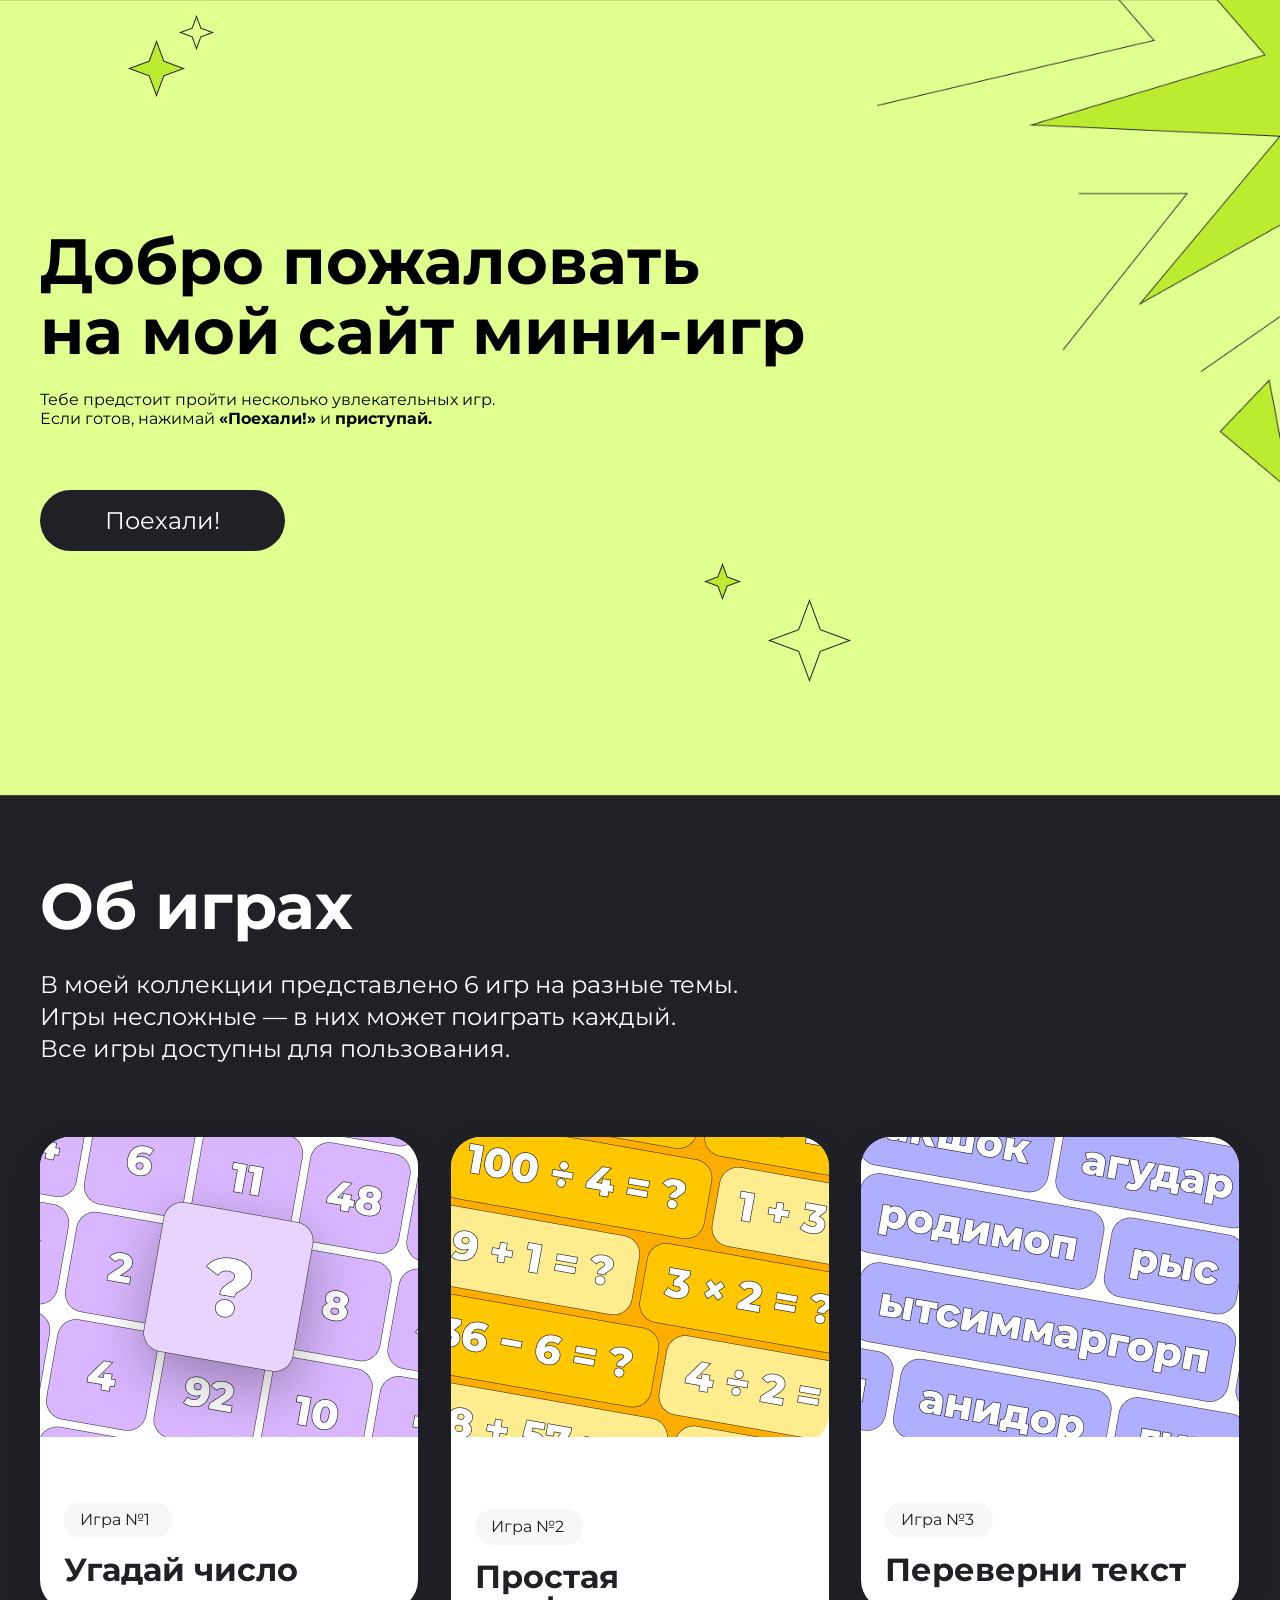
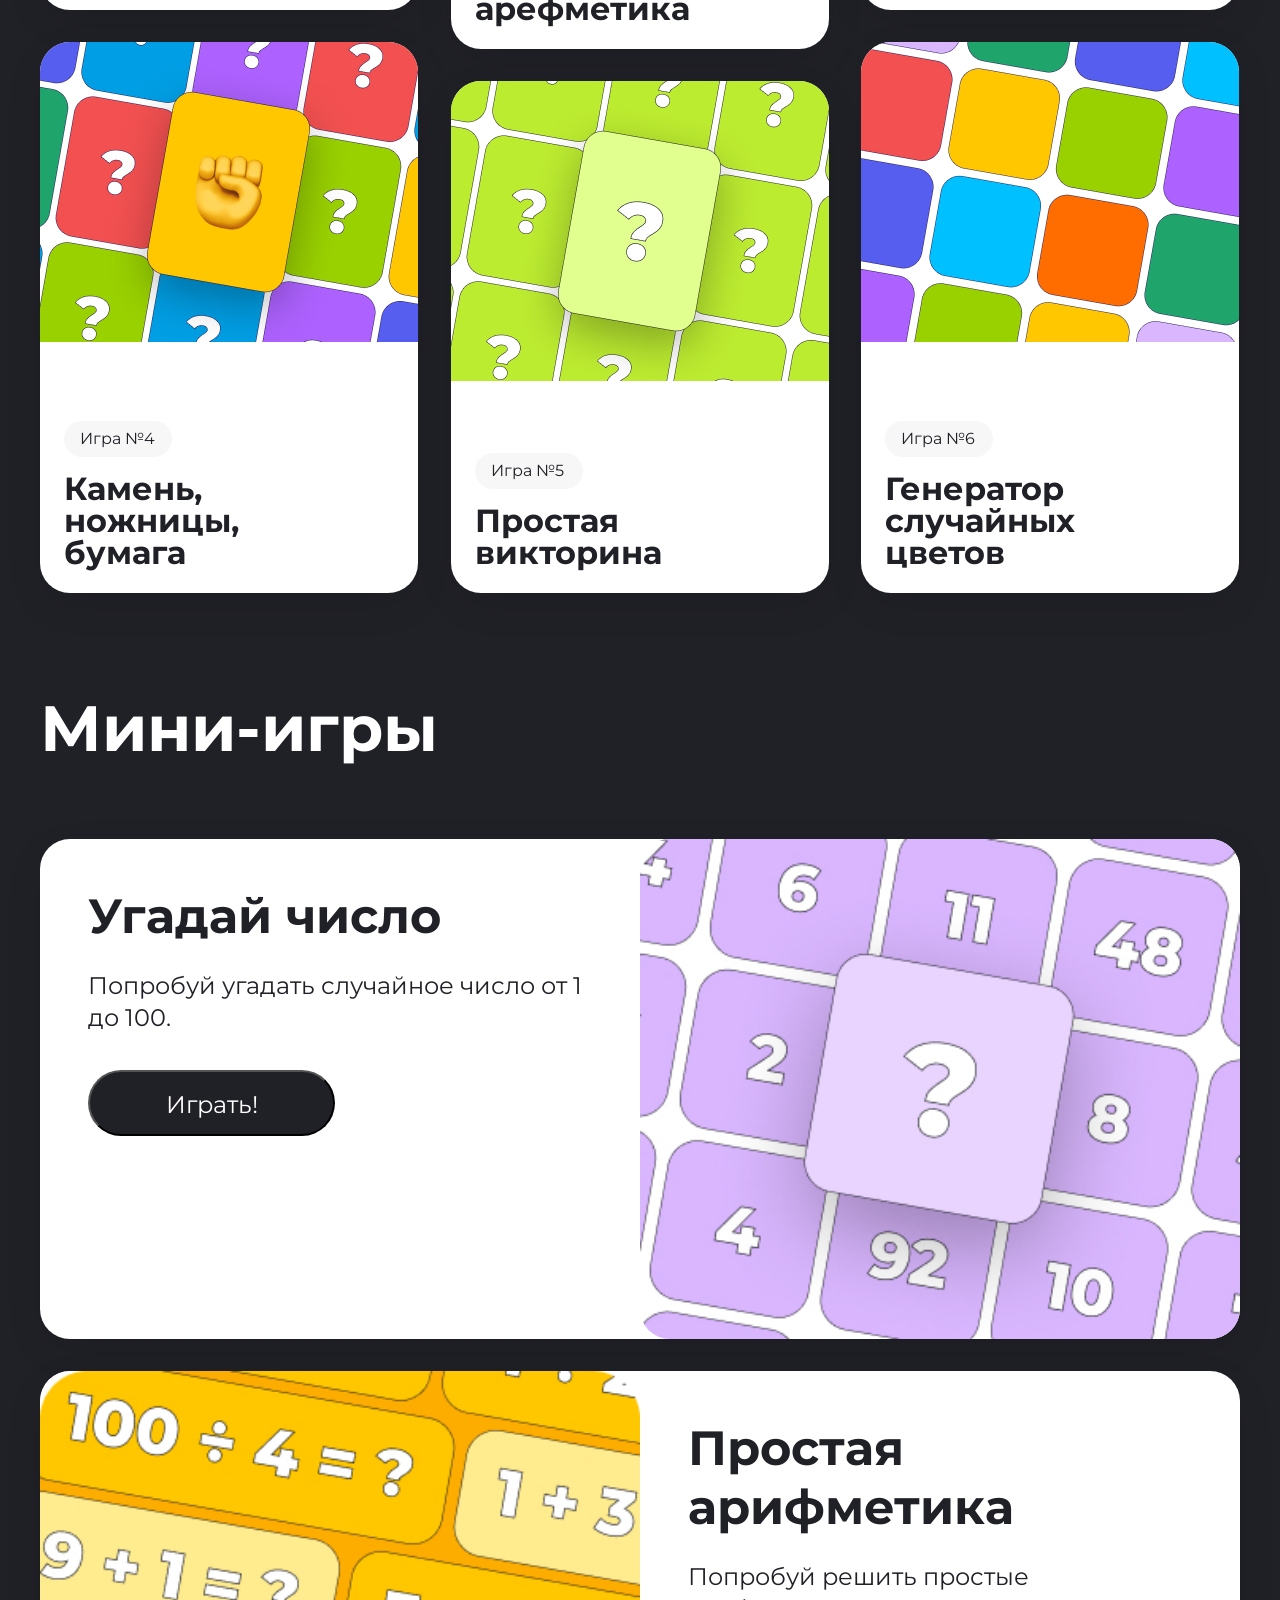
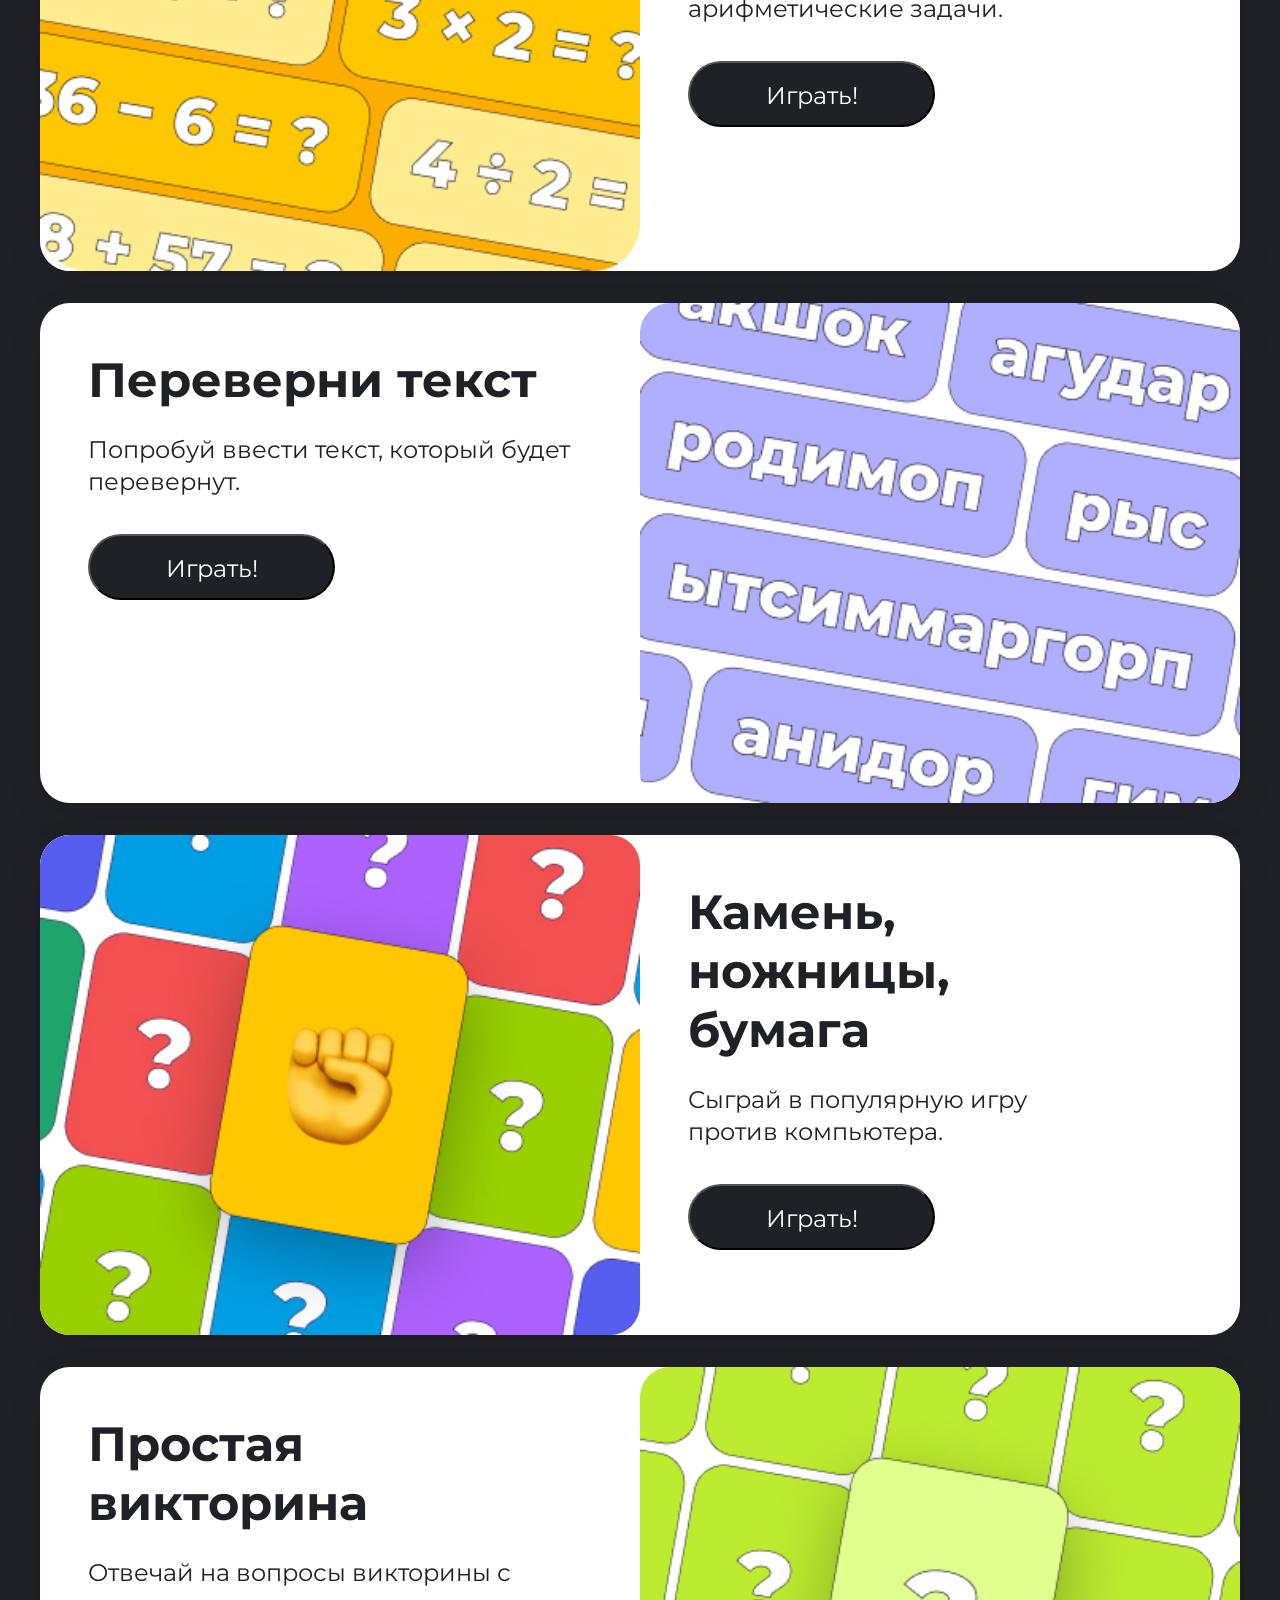
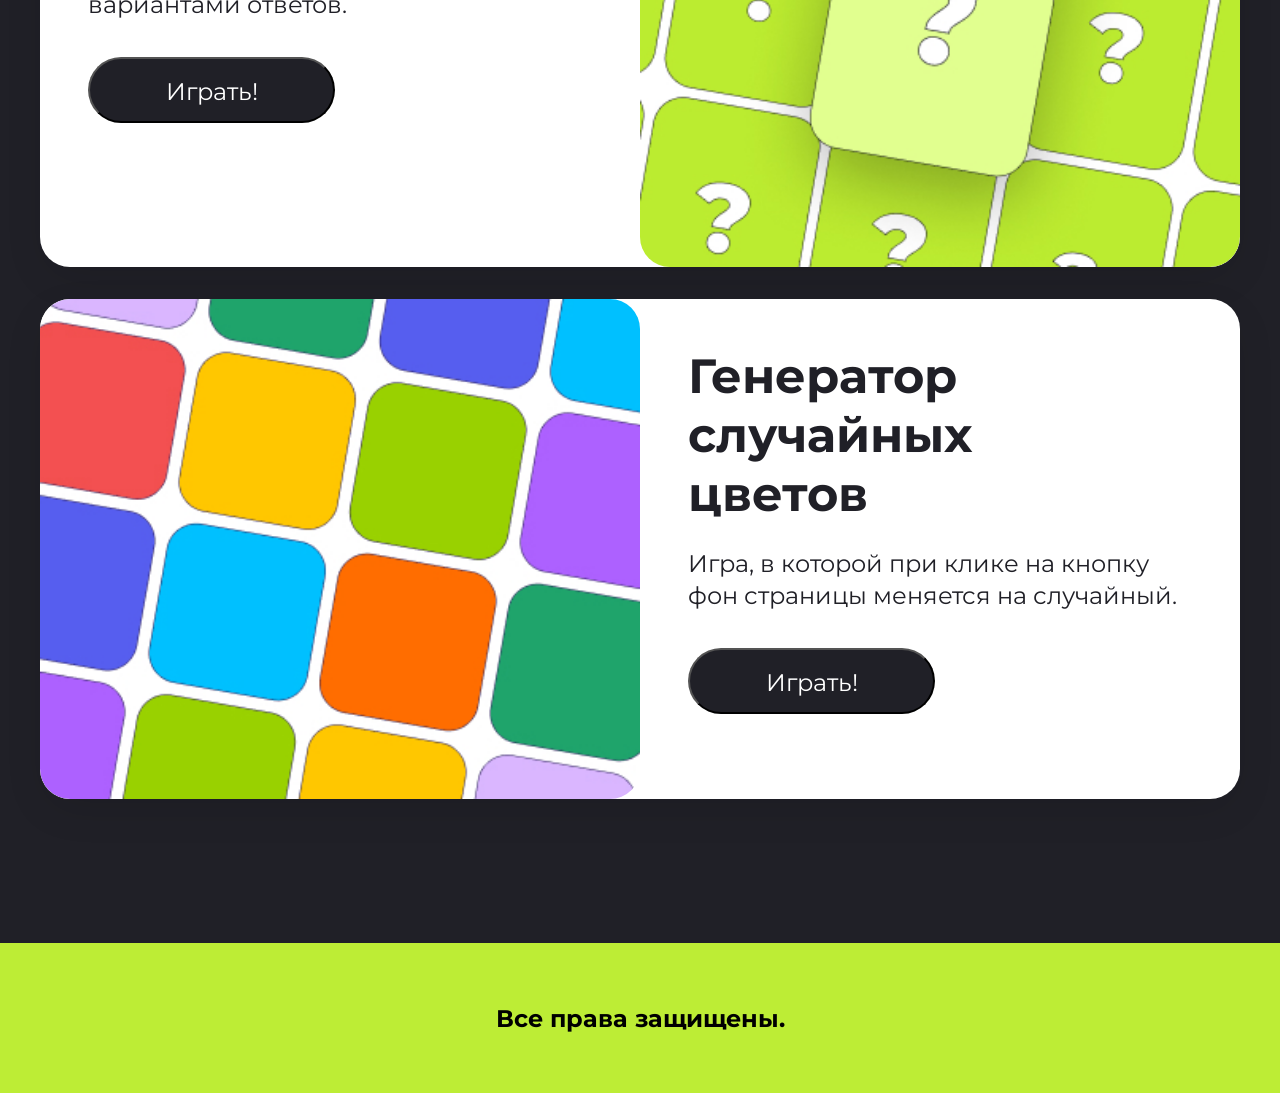
==== index.html @ e56e82d4 "Задание 8" ====
<!DOCTYPE html>
<html lang="en">
    <head>
        <meta charset="UTF-8">
        <meta name="viewport" content="width=device-width, initial-scale=1.0">
        <link rel="preconnect" href="https://fonts.googleapis.com">
        <link href="https://fonts.googleapis.com/css2?family=Montserrat:ital,wght@0,100..900;1,100..900&display=swap" rel="stylesheet">
        <link rel="preconnect" href="https://fonts.gstatic.com" crossorigin>
        <title>homework1</title>
        <link rel="stylesheet" href="index.css">
    </head>

    <body class="body">
        <script src="scripts.js"></script>
        <section class="hero-page centr">
            <div class="hero-page__img">
                <img class="hero-page__img_zvezda-1" src="img/Star 1.png" alt="Малая звезда-1">
                <img class="hero-page__img_zvezda-2" src="img/Star 2.png" alt="Малая звезда-2">
                <img class="hero-page__img_zvezda-3" src="img/starbig.png" alt="Большая звезда">
                <img class="hero-page__img_zvezda-mobil" src="img/mobilstar.png" alt="Большая звезда">
                <img class="hero-page__img_zvezda-4" src="img/Star 3.png" alt="Малая звезда-3">
                <img class="hero-page__img_zvezda-5" src="img/Star 4.png" alt="Малая звезда-4">
            </div>
            <div class="hero-page__content">
                <div class="hero-page-container">
                    <h1 class="hero-page-title">Добро пожаловать<br>на мой сайт мини-игр</h1>
                    <p class="hero-page-paragraf">Тебе предстоит пройти несколько увлекательных игр. Если готов, нажимай <strong>«Поехали!»</strong> и <strong>приступай.</strong></p>
                    <a href="#games-section" class="hero-page-buton">Поехали!</a>
                </div>
            </div>
        </section>

        <section id="games-section" class="game-block centr">
            <div class="game-block-container">
                <h2 class="game-block-title">Об играх</h2>
                <p class="game-block-paragraf">В моей коллекции представлено 6 игр на разные темы.<br>Игры несложные — в них может поиграть каждый.<br>Все игры доступны для пользования.</p>
            </div>
            <div class="for">
                <a onclick="gameGGN()" href="#" class="for__item">
                    <img class="for__item-img" src="img/Obloshka-kart__ug-chislo.jpg" alt="Угадай число" class="for__item-img">
                    <div class="for__item-content">
                        <p class="for__item-paragraf">Игра №1</p>
                        <h3 class="for__item-title-cart">Угадай число</h3>
                    </div>
                </a>
                <a onclick="gameGSA()" href="#" class="for__item">
                    <img class="for__item-img" src="img/Obloshka-kart__arifmet.jpg" alt="Простая арефметика" class="for__item-img">
                    <div class="for__item-content">
                        <p class="for__item-paragraf">Игра №2</p>
                        <h3 class="for__item-title-cart">Простая<br>арефметика</h3>
                    </div>
                </a>
                <a onclick="gameGRТ()" href="#" class="for__item">
                    <img class="for__item-img" src="img/Obloshka-kart__text.jpg" alt="Переверни текс" class="for__item-img">
                    <div class="for__item-content">
                        <p class="for__item-paragraf">Игра №3</p>
                        <h3 class="for__item-title-cart">Переверни текст</h3>
                    </div>
                </a>
                <a onclick="gameKNB()" href="#" class="for__item">
                    <img class="for__item-img" src="img/Obloshka-kart__K.N.B.jpg" alt="Камень, ножницы, бумага" class="for__item-img">
                    <div class="for__item-content">
                        <p class="for__item-paragraf">Игра №4</p>
                        <h3 class="for__item-title-cart">Камень,<br>ножницы,<br>бумага</h3>
                    </div>
                </a>
                <a onclick="gameGTN()" href="#" class="for__item">
                    <img class="for__item-img" src="img/Obloshka-kart__viktorina.jpg" alt="Простая викторина" class="for__item-img">
                    <div class="for__item-content">
                        <p class="for__item-paragraf">Игра №5</p>
                        <h3 class="for__item-title-cart">Простая<br>викторина</h3>
                    </div>
                </a>
                <a href="#" class="for__item">
                    <img class="for__item-img" src="img/Obloshka-kart__colors.jpg" alt="Генератор случайных цветов" class="for__item-img">
                    <div class="for__item-content">
                        <p class="for__item-paragraf">Игра №6</p>
                        <h3 class="for__item-title-cart">Генератор<br>случайных<br>цветов</h3>
                    </div>
                </a>
            </div>
        </section>

         <section class="mini-game-block centr">
            <div class="mini-game-block-container">
                <h2 class="mini-game-block-title">Мини-игры</h2>
            </div>
            <div class="for-mini">
                <div class="for-mini-game">
                    <a href="#" class="for-mini-game__item">
                        <div class="for-mini-game__item-content">
                            <h3 class="for-mini-game__item-title-cart">Угадай число</h3>
                            <p class="for-mini-game__item-paragraf">Попробуй угадать случайное число от 1 до 100.</p>
                            <button onclick="gameGGN()" class="for-mini-game__item-button">Играть!</button>
                        </div>
                        <img class="for-mini-game__item-img" src="img/Obloshka-kart__ug-chislo.jpg" alt="Угадай число" class="for__item-img">
                    </a>
                </div>
                <div class="for-mini-game">
                    <a href="#" class="for-mini-game__item for-mini-game__item_recers">
                        <div class="for-mini-game__item-content">
                            <h3 class="for-mini-game__item-title-cart">Простая<br>арифметика</h3>
                            <p class="for-mini-game__item-paragraf">Попробуй решить простые арифметические задачи.</p>
                            <button onclick="gameGSA()" class="for-mini-game__item-button">Играть!</button>
                        </div>
                        <img class="for-mini-game__item-img" src="img/Obloshka-kart__arifmet.jpg" alt="Простая арифметика" class="for__item-img">
                    </a>
                </div>
                <div class="for-mini-game">
                    <a href="#" class="for-mini-game__item">
                        <div class="for-mini-game__item-content">
                            <h3 class="for-mini-game__item-title-cart">Переверни текст</h3>
                            <p class="for-mini-game__item-paragraf">Попробуй ввести текст, который будет<br>перевернут.</p>
                            <button onclick="event.preventDefault(); gameGRТ()" class="for-mini-game__item-button">Играть!</button>
                        </div>
                        <img class="for-mini-game__item-img" src="img/Obloshka-kart__text.jpg" alt="Переверни текст" class="for__item-img">
                    </a>
                </div>
                <div class="for-mini-game">
                    <a href="#" class="for-mini-game__item for-mini-game__item_recers">
                        <div class="for-mini-game__item-content">
                            <h3 class="for-mini-game__item-title-cart">Камень,<br>ножницы,<br>бумага</h3>
                            <p class="for-mini-game__item-paragraf">Сыграй в популярную игру<br>против компьютера.</p>
                            <button onclick="gameKNB()" class="for-mini-game__item-button">Играть!</button>
                        </div>
                        <img class="for-mini-game__item-img" src="img/Obloshka-kart__K.N.B.jpg" alt="Камень, ножницы, бумага" class="for__item-img">
                    </a>
                </div>
                <div class="for-mini-game">
                    <a href="#" class="for-mini-game__item">
                        <div class="for-mini-game__item-content">
                            <h3 class="for-mini-game__item-title-cart">Простая<br>викторина</h3>
                            <p class="for-mini-game__item-paragraf">Отвечай на вопросы викторины с вариантами ответов.</p>
                            <button onclick="gameGTN()" class="for-mini-game__item-button">Играть!</button>
                        </div>
                        <img class="for-mini-game__item-img" src="img/Obloshka-kart__viktorina.jpg" alt="Простая викторина class="for__item-img">
                    </a>
                </div>
                <div class="for-mini-game">
                    <a href="#" class="for-mini-game__item for-mini-game__item_recers">
                        <div class="for-mini-game__item-content">
                            <h3 class="for-mini-game__item-title-cart">Генератор<br>случайных<br>цветов</h3>
                            <p class="for-mini-game__item-paragraf">Игра, в которой при клике на кнопку<br>фон страницы меняется на случайный.</p>
                            <button class="for-mini-game__item-button">Играть!</button>
                        </div>
                        <img class="for-mini-game__item-img" src="img/Obloshka-kart__colors.jpg" alt="Генератор случайных цветов" class="for__item-img">
                    </a>
                </div>
            </div>
        </section>
         <footer class="footer centr">
            <p class="footer-paragraf"><strong>Все права защищены.</strong></p>
         </footer>
    </body>
</html>
---- index.css ----
@charset "UTF-8";
/* Мобильная версия для экранов до 767px включительно */
@media (max-width: 767px) {
  .body {
    margin-left: 0;
    margin-right: 0;
    padding-left: 16px;
    padding-right: 16px;
    background: linear-gradient(#E1FF8F 15%, #202027 15%);
  }
  .centr {
    padding-left: 0;
    padding-right: 0;
  }
  .hero-page {
    display: flex;
    justify-content: center;
    align-items: center;
    height: 700px;
    overflow: none;
  }
  .hero-page__content {
    display: block;
    width: 100%;
    max-width: 343px;
    height: auto;
    margin: 0;
    margin-right: 0px;
    margin-left: 0px;
  }
  .hero-page-container {
    width: 100%;
    max-width: 343px;
    text-align: center;
  }
  .hero-page-title {
    font-size: 40px;
    line-height: 38px;
    width: 100%;
    height: auto;
  }
  .hero-page-paragraf {
    font-size: 16px;
    width: 339px;
    height: auto;
    margin-bottom: 40px;
    padding-bottom: unset;
  }
  .hero-page__img_zvezda-4 {
    top: 232px;
  }
  .hero-page__img_zvezda-5 {
    top: 276px;
  }
  .hero-page-buton {
    margin-bottom: 0;
    width: 285px;
    height: 55px;
    margin-top: 0px;
    font-size: 16px;
    padding-right: 103.5px;
    padding-left: 103.5px;
  }
  .hero-page__img {
    position: absolute;
  }
  .hero-page__img_zvezda-1 {
    top: -246px;
    left: -150px;
    width: 35px;
    height: 35px;
  }
  .hero-page__img_zvezda-2 {
    top: -283px;
    left: -98px;
    width: 21px;
    height: 21px;
  }
  .hero-page__img_zvezda-3 {
    display: none;
  }
  .hero-page__img_zvezda-mobil {
    display: block;
    position: absolute;
    width: 223.5223828788px;
    height: 238.5668770252px;
    top: -421.61px;
    right: -193.84px;
    z-index: -1;
  }
  .hero-page__img_zvezda-4 {
    top: 193px;
    left: 98px;
    width: 18px;
    height: 18px;
  }
  .hero-page__img_zvezda-5 {
    top: 214px;
    left: 115px;
    width: 39px;
    height: 41px;
  }
  .game-block {
    display: none;
  }
  .mini-game-block-container {
    width: 343px;
    height: 49px;
    gap: 24px;
    padding-bottom: 48px;
    margin-top: 48px;
  }
  .mini-game-block-title {
    width: 343px;
    font-weight: 700px;
    font-style: Bold;
    font-size: 40px;
    line-height: 100%;
    letter-spacing: 0px;
    vertical-align: middle;
  }
  .for-mini {
    display: grid;
    flex-grow: 1;
    padding: 24px;
    padding-top: 48px;
    align-items: center;
    justify-content: center;
    grid-template-columns: repeat(1, 1fr);
    gap: 24px;
  }
  .for-mini-game {
    width: 343px;
    height: 528px;
    border-radius: 30px;
    margin-bottom: 0px;
  }
  .for-mini-game:nth-child(2),
  .for-mini-game:nth-child(3),
  .for-mini-game:nth-child(5) {
    height: 567px;
  }
  .for-mini-game:nth-child(4) {
    height: 606px;
  }
  .for-mini-game:nth-child(6) {
    height: 626px;
  }
  .for-mini-game__item {
    width: 343px;
    height: auto;
    opacity: 1;
    border-radius: 30px;
    flex-direction: column-reverse;
  }
  .for-mini-game__item-content {
    width: 343px;
    height: auto;
    gap: 9.07px;
    border-radius: 27.22px;
    padding-top: 29.04px;
    padding-right: 29.04px;
    padding-bottom: 32.67px;
    padding-left: 29.04px;
  }
  .for-mini-game__item-img {
    width: 343px;
    height: 284.9259338379px;
    border-radius: 30px;
  }
  .for-mini-game__item-content {
    width: 343px;
    height: auto;
    gap: 9.07px;
    border-radius: 27.22px;
    padding-top: 29.04px;
    padding-right: 29.04px;
    padding-bottom: 32.67px;
    padding-left: 29.04px;
  }
  .for-mini-game__item-title-cart {
    font-weight: 700px;
    font-style: Bold;
    font-size: 32px;
    line-height: 100%;
    letter-spacing: 0px;
    vertical-align: middle;
    margin-bottom: 16px;
    width: auto;
  }
  .for-mini-game__item-paragraf {
    width: auto;
    font-weight: 400px;
    font-style: Regular;
    font-size: 16px;
    line-height: 100%;
    letter-spacing: 0px;
    vertical-align: middle;
    margin-bottom: 32px;
  }
  .for-mini-game__item-button {
    width: 285px;
    height: 55px;
    gap: 10px;
    border-radius: 60px;
    padding-top: 16px;
    padding-right: 28px;
    padding-bottom: 16px;
    padding-left: 28px;
    border-width: 1px;
    font-weight: 600px;
    font-size: 16px;
    line-height: 142%;
    letter-spacing: 0%;
    text-align: center;
  }
}
* {
  margin: 0;
  padding: 0;
  box-sizing: border-box;
}

html {
  scroll-behavior: smooth;
}

a {
  text-decoration: none;
}

a,
input,
button {
  font-family: "Montserrat", sans-serif;
}

.body {
  font-family: "Montserrat", sans-serif;
  font-size: 16px;
  background: linear-gradient(#E1FF8F 13.5%, #202027 13.5%);
}

.centr {
  padding-left: calc(50% - 600px);
  padding-right: calc(50% - 600px);
}

.hero-page {
  position: relative;
}

.hero-page__content {
  display: flex;
  flex-direction: row-reverse;
  justify-content: flex-end;
  align-items: center;
  top: 196px;
  left: 120px;
  gap: 48px;
  margin-top: 169px;
  width: 769px;
  height: 358px;
  margin-bottom: 340px;
}

.hero-page-container {
  width: 769px;
  height: 244px;
  gap: 24px;
}

.here-page-title {
  font-weight: 700px;
  font-size: 64px;
  line-height: 100%;
  width: 769px;
  height: 156px;
}

.here-page-paragraf {
  font-size: 24px;
  width: 720px;
  height: 64px;
}

.hero-page__img_zvezda-1 {
  position: absolute;
  width: 57px;
  height: 57px;
  top: -36%;
  left: 10%;
}

.hero-page__img_zvezda-2 {
  position: absolute;
  width: 35px;
  height: 35px;
  top: -43%;
  left: 14%;
}

.hero-page__img_zvezda-3 {
  position: absolute;
  width: 40vw;
  height: auto;
  top: -55%;
  right: -8.5%;
  z-index: -1;
}

.hero-page__img_zvezda-mobil {
  display: none;
}

.hero-page__img_zvezda-4 {
  position: absolute;
  width: 37px;
  height: 37px;
  top: 110%;
  left: 55%;
}

.hero-page__img_zvezda-5 {
  position: absolute;
  width: 83px;
  height: 83px;
  top: 568px;
  top: 120%;
  left: 60%;
}

.hero-page-container {
  max-width: 769px;
}

.hero-page-title {
  font-size: 64px;
  line-height: 70px;
  font-weight: 700;
  width: 769px;
  height: auto;
  padding-bottom: 24px;
}

.hero-page-paragraf {
  width: 465px;
  height: 64px;
  margin-bottom: 50px;
}

.hero-page-buton {
  font-weight: 600px;
  font-size: 24px;
  line-height: 142%;
  letter-spacing: 0%;
  text-align: center;
  margin-top: 48px;
  margin-bottom: 156px;
  width: 247px;
  height: 66px;
  gap: 10px;
  border-width: 1px;
  padding-top: 16px;
  padding-right: 65px;
  padding-bottom: 16px;
  padding-left: 65px;
  border-radius: 60px;
  background-color: #202027;
  color: #FFFFFF;
  transition: all 1s;
}

.hero-page-buton:hover {
  background: #FFFFFF;
  color: #202027;
}

.game-block {
  /* margin-top: 94px; */
  color: #FFFFFF;
  margin-bottom: 96px;
}

.game-block-container {
  width: 1201px;
  height: 198px;
  gap: 24px;
  margin-bottom: 72px;
}

.game-block-title {
  width: 314px;
  height: 78px;
  font-size: 64px;
  letter-spacing: 0px;
  vertical-align: middle;
  margin-bottom: 24px;
}

.game-block-paragraf {
  font-weight: 400px;
  font-size: 24px;
  line-height: 32px;
  vertical-align: middle;
}

.for {
  display: grid;
  gap: 32px;
  grid-template-columns: repeat(9, 1fr);
}

.for__item {
  width: 378px;
  height: 473px;
  border-radius: 30px;
  box-shadow: 0px 12.61px 42.25px -7.57px rgba(0, 0, 0, 0.1294117647);
  background: #FFFFFF;
  color: #202027;
  grid-column: span 3;
  overflow-wrap: break-word;
  display: flex;
  flex-direction: column;
  overflow: hidden;
  text-decoration: none;
  transition: all 1s;
}

.for__item:nth-child(1),
.for__item:nth-child(3) {
  height: 473px;
}

.for__item:nth-child(2),
.for__item:nth-child(5) {
  height: 512px;
}

.for__item:nth-child(4),
.for__item:nth-child(6) {
  height: 551px;
  margin-top: -39px;
}

.for__item:hover {
  transform: scale(1.1);
}

.for__item-img {
  width: 100%;
  height: 300px;
  -o-object-fit: cover;
     object-fit: cover;
  border-radius: 20px 20px 0 0;
}

.for__item-content {
  display: flex;
  flex-direction: column;
  justify-content: flex-end;
  flex-grow: 1;
  padding: 24px;
  transition: padding 0.3s ease-in-out;
}

.for__item:hover .for__item-content {
  padding: 28px;
}

.for__item-paragraf {
  width: 108px;
  height: 36px;
  border-radius: 52.58px;
  padding-top: 8px;
  padding-right: 16px;
  padding-bottom: 10px;
  padding-left: 16px;
  background-color: #F7F7F7;
  margin-bottom: 16px;
}

.for__item-title-cart {
  height: auto;
  width: 100%;
  font-size: 32px;
  line-height: 100%;
  letter-spacing: 0px;
  vertical-align: middle;
}

.mini-game-block {
  color: #FFFFFF;
  margin-bottom: 144px;
}

.mini-game-block-container {
  width: 1201px;
  gap: 24px;
  padding-bottom: 72px;
}

.mini-game-block-title {
  width: 1200px;
  height: 78px;
  font-size: 64px;
  letter-spacing: 0px;
  vertical-align: middle;
  padding-bottom: 24px;
}

.for-mini-game {
  width: 1200px;
  height: 500px;
  border-radius: 30px;
  margin-bottom: 32px;
}

.for-mini-game__item {
  width: 1200px;
  min-height: 500px;
  border-radius: 30px;
  box-shadow: 0px 12.61px 42.25px -7.57px rgba(0, 0, 0, 0.1294117647);
  background: #FFFFFF;
  color: #202027;
  grid-column: span 3;
  overflow-wrap: break-word;
  display: flex;
  flex-direction: row;
  overflow: hidden;
  text-decoration: none;
  transition: all 1s;
  justify-content: space-between;
}

.for-mini-game__item_recers {
  flex-direction: row-reverse;
}

.for-mini-game__item-content {
  width: 600px;
  height: 500px;
  gap: 10px;
  padding: 48px;
}

.for-mini-game__item-title-cart {
  line-height: 59px;
  width: 504px;
  font-size: 48px;
  letter-spacing: 0px;
  vertical-align: middle;
  margin-bottom: 24px;
}

.for-mini-game__item-paragraf {
  width: 505px;
  font-size: 24px;
  line-height: 32px;
  letter-spacing: 0px;
  vertical-align: middle;
  margin-bottom: 36px;
}

.for-mini-game__item-button {
  width: 247px;
  height: 66px;
  gap: 10px;
  border-radius: 60px;
  padding-top: 16px;
  padding-right: 28px;
  padding-bottom: 16px;
  padding-left: 28px;
  font-weight: 600px;
  font-size: 24px;
  line-height: 142%;
  letter-spacing: 0%;
  text-align: center;
  color: #FFFFFF;
  background-color: #202027;
  transition: all 1s;
}

.for-mini-game__item-button:hover {
  background: #FFFFFF;
  color: #202027;
}

.for-mini-game__item-img {
  width: 600px;
  height: 500px;
  border-radius: 30px;
}

.footer {
  width: 100%;
  height: 150px;
  top: 5770px;
  text-align: center;
  background: #BDED35;
  display: flex;
  align-items: center;
  justify-content: center;
}

.footer-paragraf {
  width: 300px;
  height: 29px;
  top: 583px;
  left: 578px;
  font-family: Montserrat;
  font-size: 24px;
}

/* Мобильная версия для экранов до 767px включительно */
@media (max-width: 767px) {
  .body {
    margin-left: 0;
    margin-right: 0;
    padding-left: 16px;
    padding-right: 16px;
    background: linear-gradient(#E1FF8F 15%, #202027 15%);
  }
  .centr {
    padding-left: 0;
    padding-right: 0;
  }
  .hero-page {
    display: flex;
    justify-content: center;
    align-items: center;
    height: 700px;
    overflow: none;
  }
  .hero-page__content {
    display: block;
    width: 100%;
    max-width: 343px;
    height: auto;
    margin: 0;
    margin-right: 0px;
    margin-left: 0px;
  }
  .hero-page-container {
    width: 100%;
    max-width: 343px;
    text-align: center;
  }
  .hero-page-title {
    font-size: 40px;
    line-height: 38px;
    width: 100%;
    height: auto;
  }
  .hero-page-paragraf {
    font-size: 16px;
    width: 339px;
    height: auto;
    margin-bottom: 40px;
    padding-bottom: unset;
  }
  .hero-page__img_zvezda-4 {
    top: 232px;
  }
  .hero-page__img_zvezda-5 {
    top: 276px;
  }
  .hero-page-buton {
    margin-bottom: 0;
    width: 285px;
    height: 55px;
    margin-top: 0px;
    font-size: 16px;
    padding-right: 103.5px;
    padding-left: 103.5px;
  }
  .hero-page__img {
    position: absolute;
  }
  .hero-page__img_zvezda-1 {
    top: -246px;
    left: -150px;
    width: 35px;
    height: 35px;
  }
  .hero-page__img_zvezda-2 {
    top: -283px;
    left: -98px;
    width: 21px;
    height: 21px;
  }
  .hero-page__img_zvezda-3 {
    display: none;
  }
  .hero-page__img_zvezda-mobil {
    display: block;
    position: absolute;
    width: 223.5223828788px;
    height: 238.5668770252px;
    top: -421.61px;
    right: -193.84px;
    z-index: -1;
  }
  .hero-page__img_zvezda-4 {
    top: 193px;
    left: 98px;
    width: 18px;
    height: 18px;
  }
  .hero-page__img_zvezda-5 {
    top: 214px;
    left: 115px;
    width: 39px;
    height: 41px;
  }
  .game-block {
    display: none;
  }
  .mini-game-block-container {
    width: 343px;
    height: 49px;
    gap: 24px;
    padding-bottom: 48px;
    margin-top: 48px;
  }
  .mini-game-block-title {
    width: 343px;
    font-weight: 700px;
    font-style: Bold;
    font-size: 40px;
    line-height: 100%;
    letter-spacing: 0px;
    vertical-align: middle;
  }
  .for-mini {
    display: grid;
    flex-grow: 1;
    padding: 24px;
    padding-top: 48px;
    align-items: center;
    justify-content: center;
    grid-template-columns: repeat(1, 1fr);
    gap: 24px;
  }
  .for-mini-game {
    width: 343px;
    height: 528px;
    border-radius: 30px;
    margin-bottom: 0px;
  }
  .for-mini-game:nth-child(2),
  .for-mini-game:nth-child(3),
  .for-mini-game:nth-child(5) {
    height: 567px;
  }
  .for-mini-game:nth-child(4) {
    height: 606px;
  }
  .for-mini-game:nth-child(6) {
    height: 626px;
  }
  .for-mini-game__item {
    width: 343px;
    height: auto;
    opacity: 1;
    border-radius: 30px;
    flex-direction: column-reverse;
  }
  .for-mini-game__item-content {
    width: 343px;
    height: auto;
    gap: 9.07px;
    border-radius: 27.22px;
    padding-top: 29.04px;
    padding-right: 29.04px;
    padding-bottom: 32.67px;
    padding-left: 29.04px;
  }
  .for-mini-game__item-img {
    width: 343px;
    height: 284.9259338379px;
    border-radius: 30px;
  }
  .for-mini-game__item-content {
    width: 343px;
    height: auto;
    gap: 9.07px;
    border-radius: 27.22px;
    padding-top: 29.04px;
    padding-right: 29.04px;
    padding-bottom: 32.67px;
    padding-left: 29.04px;
  }
  .for-mini-game__item-title-cart {
    font-weight: 700px;
    font-style: Bold;
    font-size: 32px;
    line-height: 100%;
    letter-spacing: 0px;
    vertical-align: middle;
    margin-bottom: 16px;
    width: auto;
  }
  .for-mini-game__item-paragraf {
    width: auto;
    font-weight: 400px;
    font-style: Regular;
    font-size: 16px;
    line-height: 100%;
    letter-spacing: 0px;
    vertical-align: middle;
    margin-bottom: 32px;
  }
  .for-mini-game__item-button {
    width: 285px;
    height: 55px;
    gap: 10px;
    border-radius: 60px;
    padding-top: 16px;
    padding-right: 28px;
    padding-bottom: 16px;
    padding-left: 28px;
    border-width: 1px;
    font-weight: 600px;
    font-size: 16px;
    line-height: 142%;
    letter-spacing: 0%;
    text-align: center;
  }
}/*# sourceMappingURL=index.css.map */
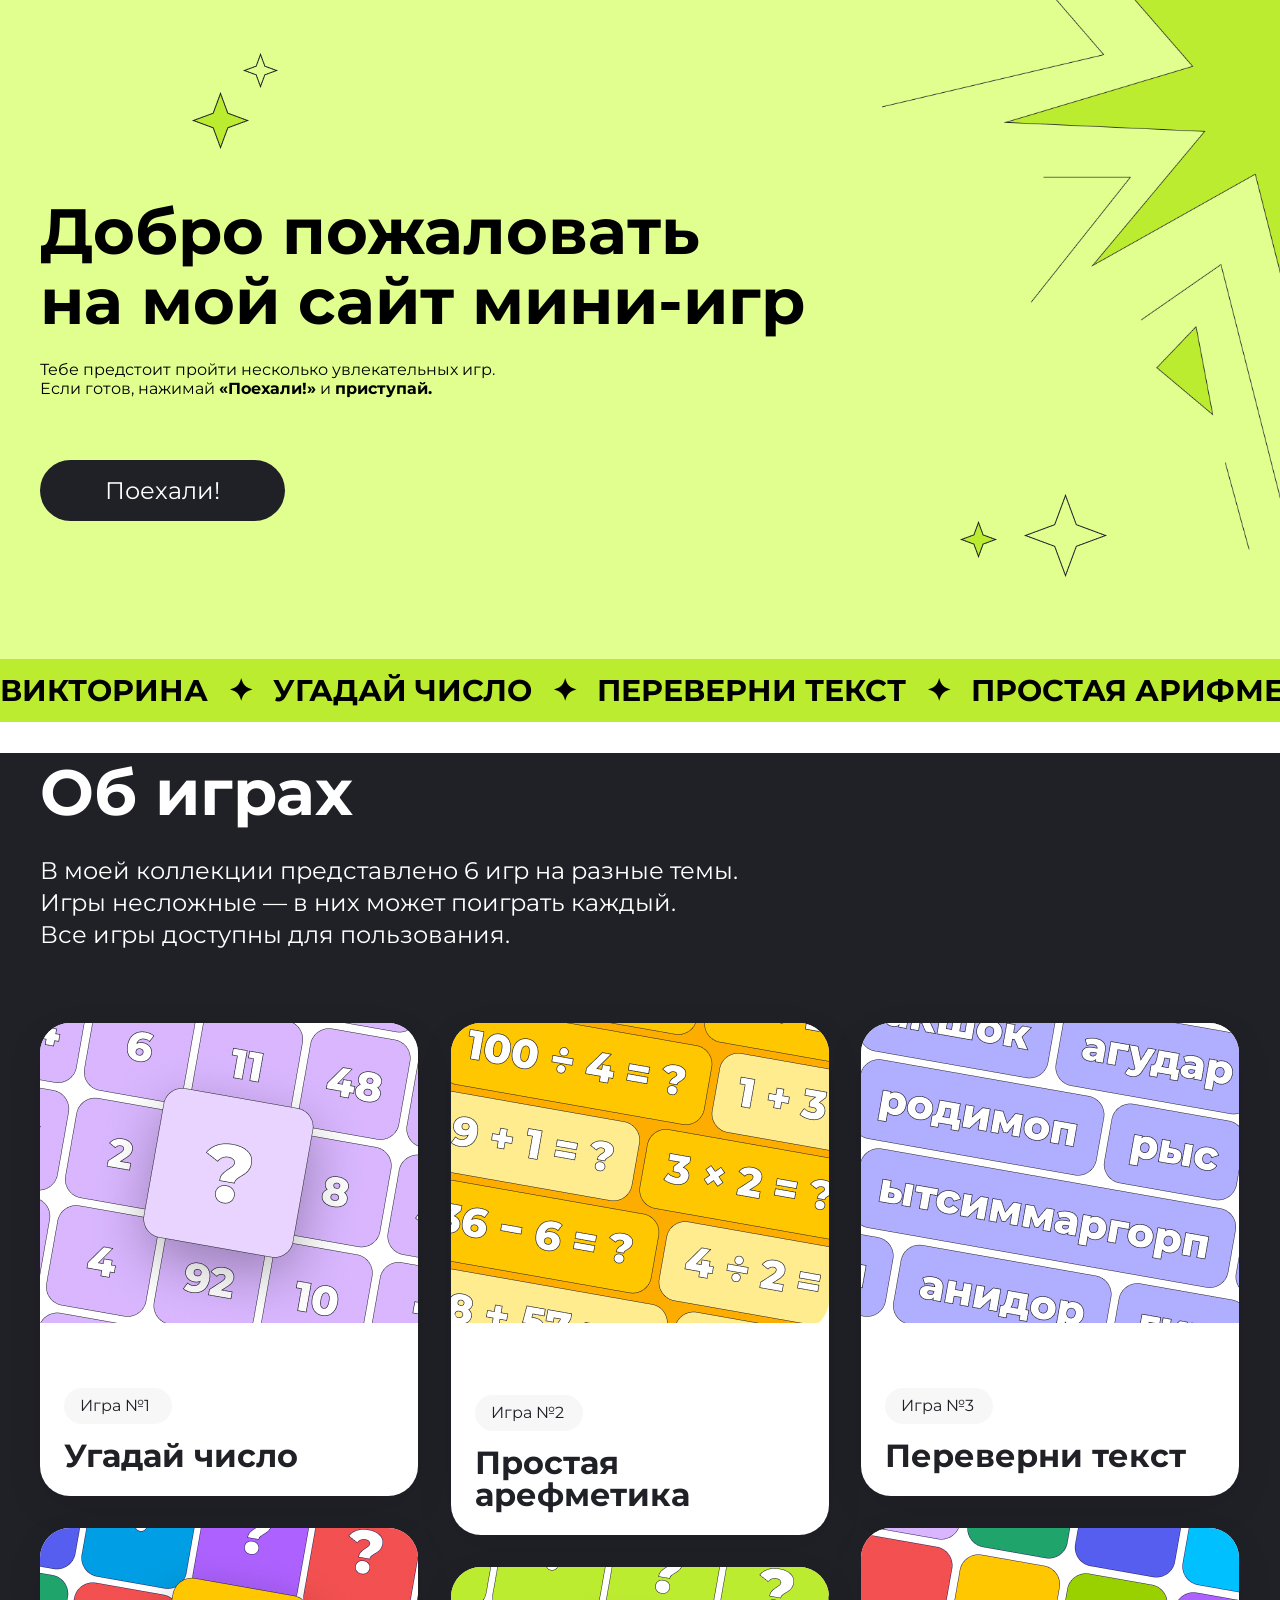
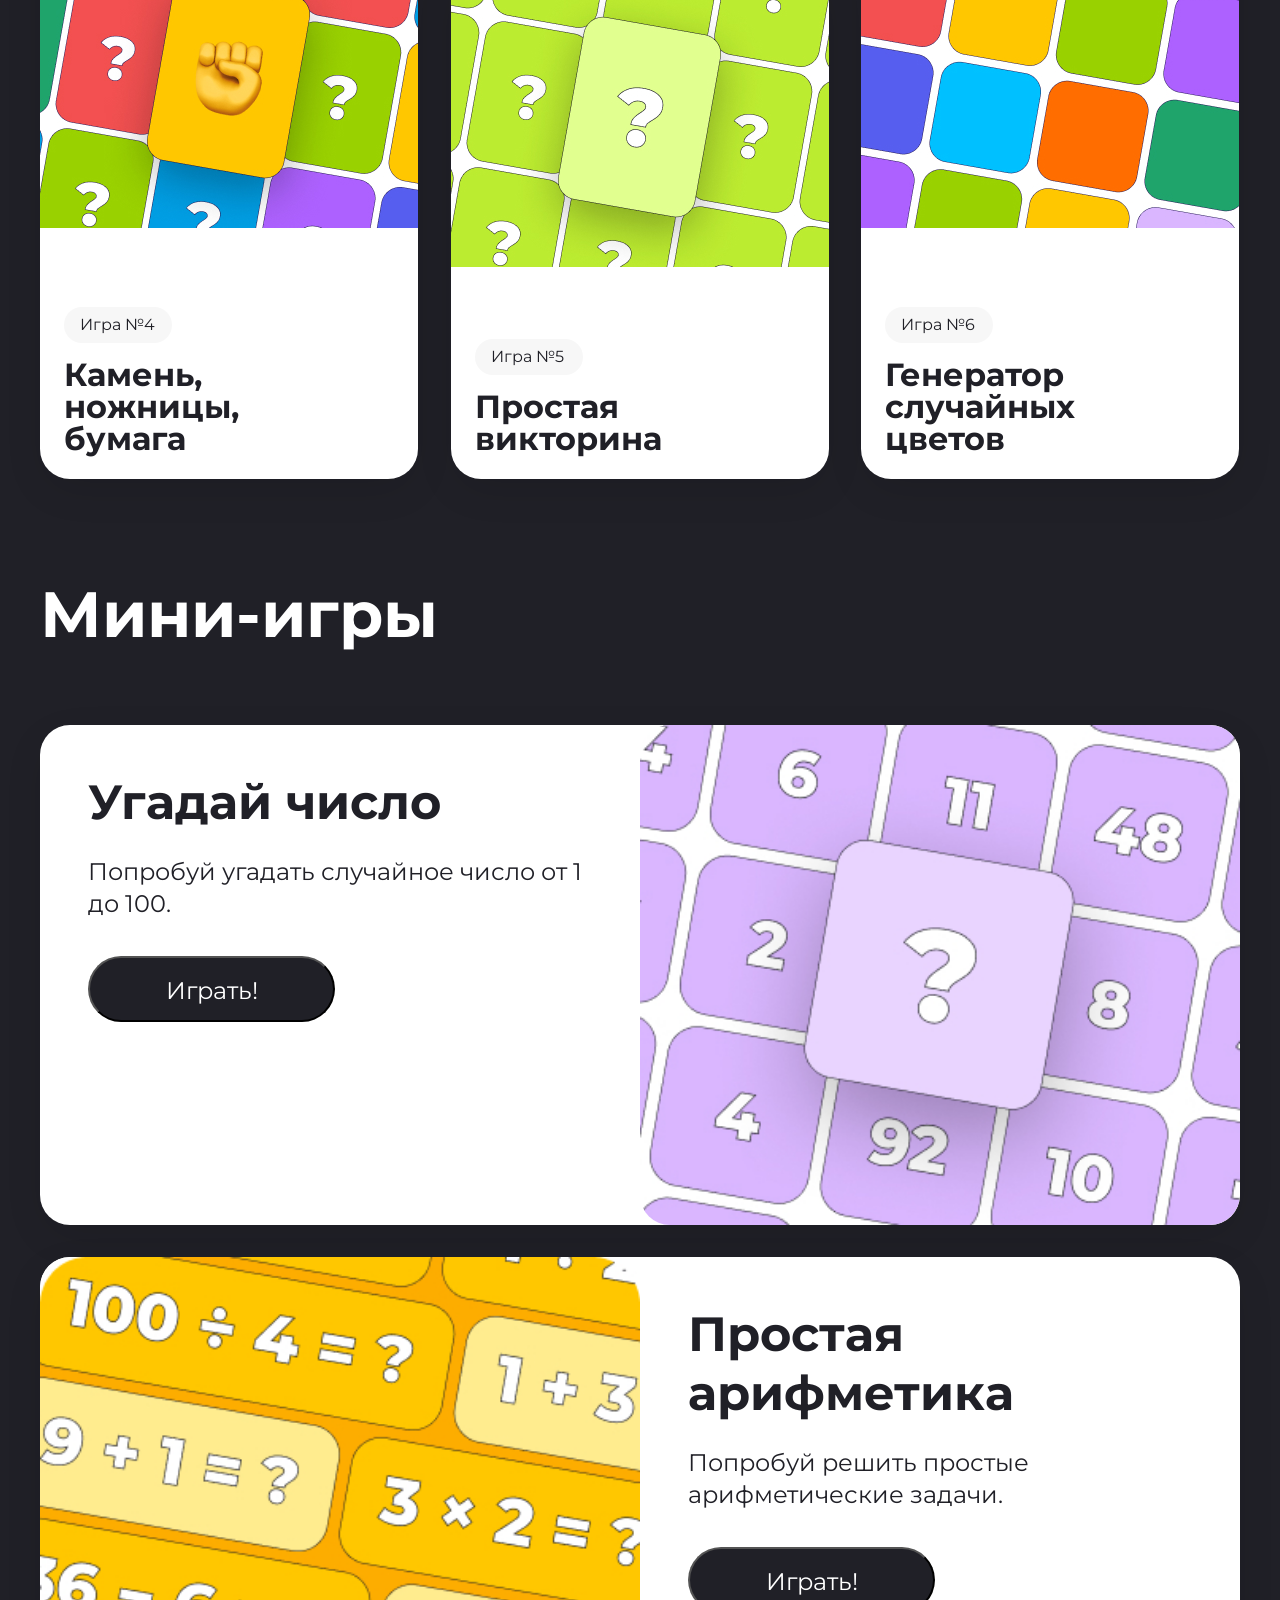
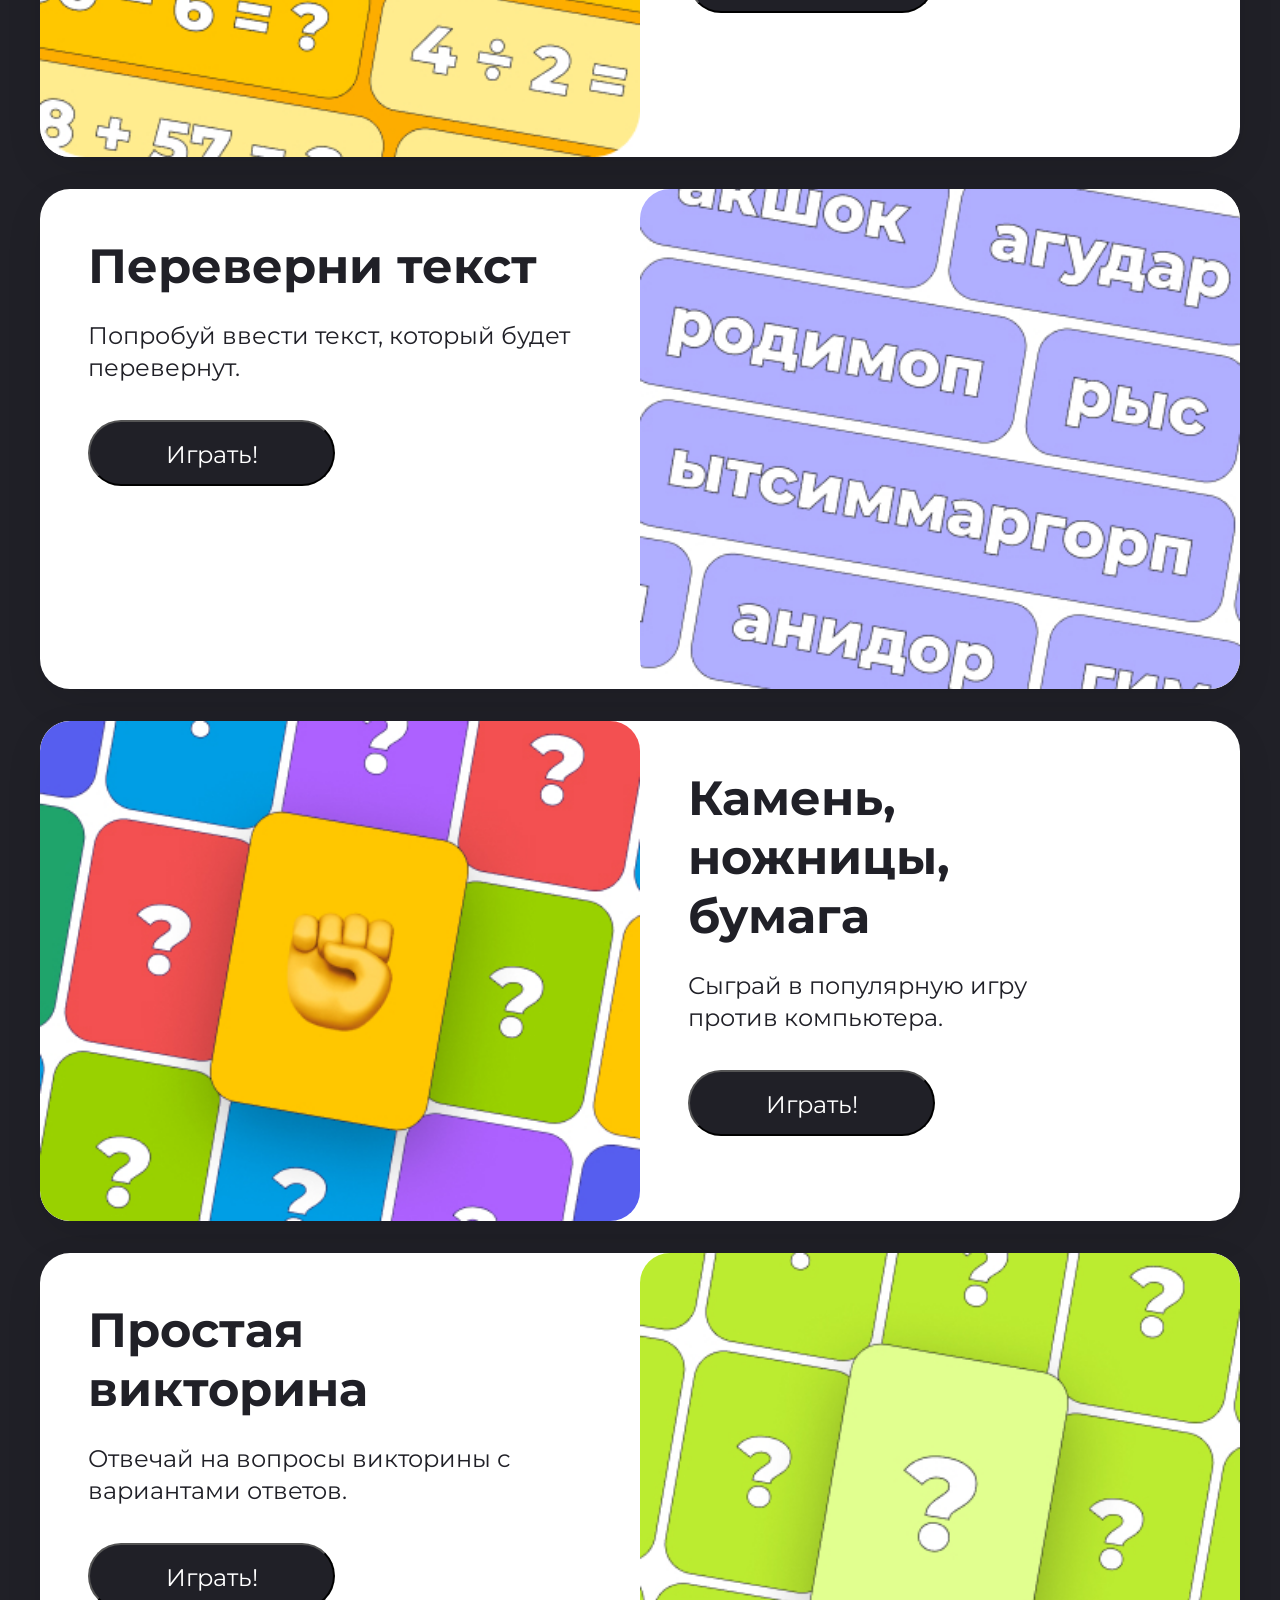
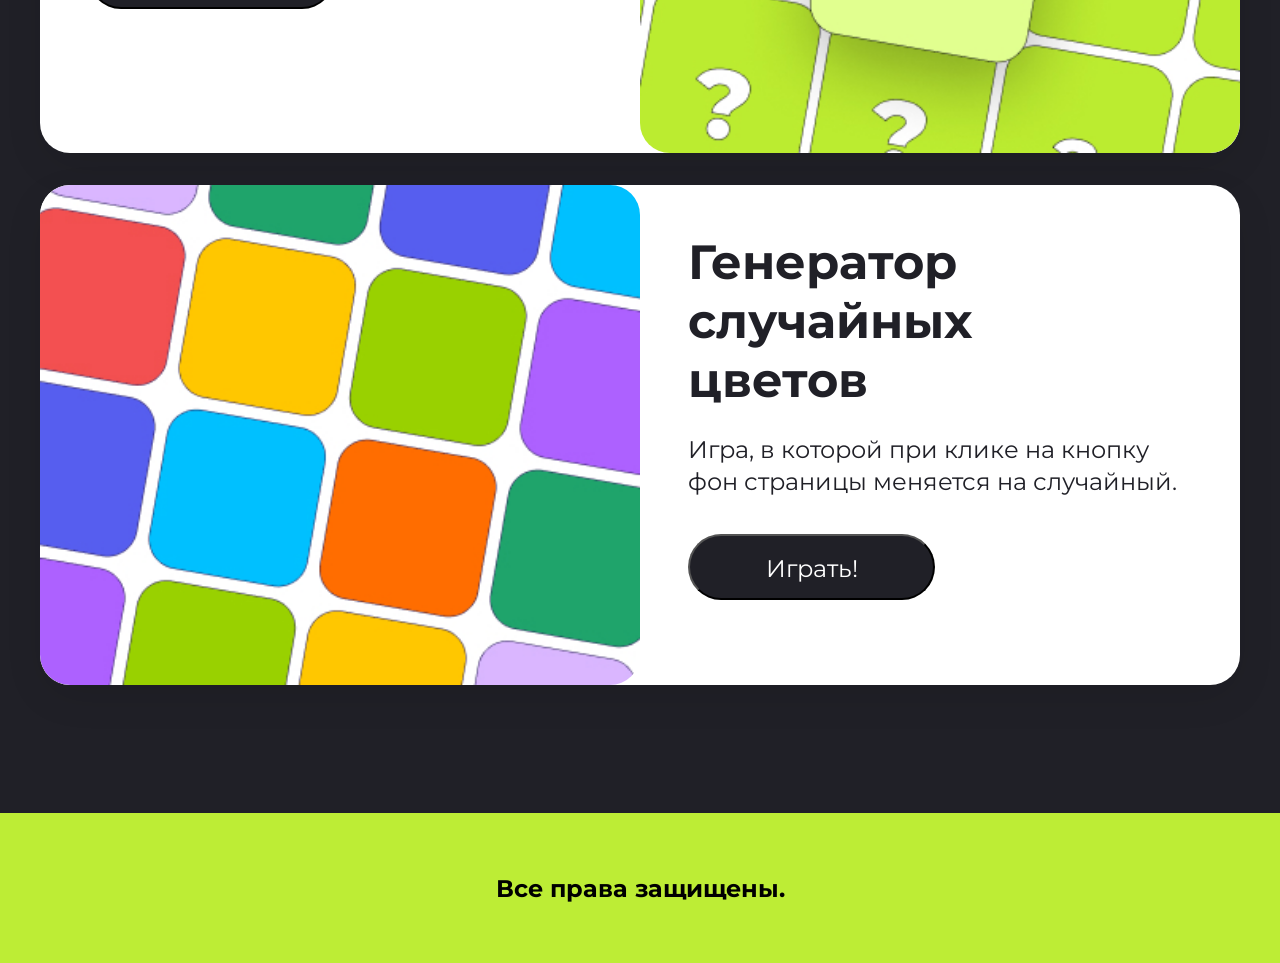
==== commit 8bca2949: "rabota nad ochibkami(stalo eshe bolshe)" ====
--- a/index.html
+++ b/index.html
@@ -11,21 +11,37 @@
     </head>
 
     <body class="body">
-        <script src="scripts.js"></script>
         <section class="hero-page centr">
             <div class="hero-page__img">
-                <img class="hero-page__img_zvezda-1" src="img/Star 1.png" alt="Малая звезда-1">
-                <img class="hero-page__img_zvezda-2" src="img/Star 2.png" alt="Малая звезда-2">
-                <img class="hero-page__img_zvezda-3" src="img/starbig.png" alt="Большая звезда">
-                <img class="hero-page__img_zvezda-mobil" src="img/mobilstar.png" alt="Большая звезда">
-                <img class="hero-page__img_zvezda-4" src="img/Star 3.png" alt="Малая звезда-3">
-                <img class="hero-page__img_zvezda-5" src="img/Star 4.png" alt="Малая звезда-4">
+                <img class="hero-page__star hero-page__star--position-1" src="img/Star 1.png" alt="Малая звезда-1">
+                <img class="hero-page__star hero-page__star--position-2" src="img/Star 2.png" alt="Малая звезда-2">
+                <img class="hero-page__star hero-page__star--position-3" src="img/starbig.png" alt="Большая звезда">
+                <img class="hero-page__star hero-page__star--position-mobil" src="img/mobilstar.png" alt="Большая звезда">
+                <img class="hero-page__star hero-page__star--position-4" src="img/Star 3.png" alt="Малая звезда-3">
+                <img class="hero-page__star hero-page__star--position-5" src="img/Star 4.png" alt="Малая звезда-4">
             </div>
             <div class="hero-page__content">
                 <div class="hero-page-container">
                     <h1 class="hero-page-title">Добро пожаловать<br>на мой сайт мини-игр</h1>
                     <p class="hero-page-paragraf">Тебе предстоит пройти несколько увлекательных игр. Если готов, нажимай <strong>«Поехали!»</strong> и <strong>приступай.</strong></p>
                     <a href="#games-section" class="hero-page-buton">Поехали!</a>
+                </div>
+            </div>
+            <div class="marquee-container">
+                <div class="marquee-content">
+                    <!-- Первый набор элементов -->
+                    <span>ВИКТОРИНА</span><span>✦</span>
+                    <span>УГАДАЙ ЧИСЛО</span><span>✦</span>
+                    <span>ПЕРЕВЕРНИ ТЕКСТ</span><span>✦</span>
+                    <span>ПРОСТАЯ АРИФМЕТИКА</span><span>✦</span>
+                    <span>КАМЕНЬ, НОЖНИЦЫ, БУМАГА</span><span>✦</span>
+                    <span>ГЕНЕРАТОР СЛУЧАЙНЫХ ЦВЕТОВ</span><span>✦</span>
+                    <span>ВИКТОРИНА</span><span>✦</span>
+                    <span>УГАДАЙ ЧИСЛО</span><span>✦</span>
+                    <span>ПЕРЕВЕРНИ ТЕКСТ</span><span>✦</span>
+                    <span>ПРОСТАЯ АРИФМЕТИКА</span><span>✦</span>
+                    <span>КАМЕНЬ, НОЖНИЦЫ, БУМАГА</span><span>✦</span>
+                    <span>ГЕНЕРАТОР СЛУЧАЙНЫХ ЦВЕТОВ</span><span>✦</span>
                 </div>
             </div>
         </section>
@@ -36,42 +52,42 @@
                 <p class="game-block-paragraf">В моей коллекции представлено 6 игр на разные темы.<br>Игры несложные — в них может поиграть каждый.<br>Все игры доступны для пользования.</p>
             </div>
             <div class="for">
-                <a onclick="gameGGN()" href="#" class="for__item">
+                <a href="#game-ug-chislo" class="for__item">
                     <img class="for__item-img" src="img/Obloshka-kart__ug-chislo.jpg" alt="Угадай число" class="for__item-img">
                     <div class="for__item-content">
                         <p class="for__item-paragraf">Игра №1</p>
                         <h3 class="for__item-title-cart">Угадай число</h3>
                     </div>
                 </a>
-                <a onclick="gameGSA()" href="#" class="for__item">
+                <a href="#arifmet" class="for__item">
                     <img class="for__item-img" src="img/Obloshka-kart__arifmet.jpg" alt="Простая арефметика" class="for__item-img">
                     <div class="for__item-content">
                         <p class="for__item-paragraf">Игра №2</p>
                         <h3 class="for__item-title-cart">Простая<br>арефметика</h3>
                     </div>
                 </a>
-                <a onclick="gameGRТ()" href="#" class="for__item">
+                <a href="#text" class="for__item">
                     <img class="for__item-img" src="img/Obloshka-kart__text.jpg" alt="Переверни текс" class="for__item-img">
                     <div class="for__item-content">
                         <p class="for__item-paragraf">Игра №3</p>
                         <h3 class="for__item-title-cart">Переверни текст</h3>
                     </div>
                 </a>
-                <a onclick="gameKNB()" href="#" class="for__item">
+                <a href="#k-n-b" class="for__item">
                     <img class="for__item-img" src="img/Obloshka-kart__K.N.B.jpg" alt="Камень, ножницы, бумага" class="for__item-img">
                     <div class="for__item-content">
                         <p class="for__item-paragraf">Игра №4</p>
                         <h3 class="for__item-title-cart">Камень,<br>ножницы,<br>бумага</h3>
                     </div>
                 </a>
-                <a onclick="gameGTN()" href="#" class="for__item">
+                <a href="#viktorina" class="for__item">
                     <img class="for__item-img" src="img/Obloshka-kart__viktorina.jpg" alt="Простая викторина" class="for__item-img">
                     <div class="for__item-content">
                         <p class="for__item-paragraf">Игра №5</p>
                         <h3 class="for__item-title-cart">Простая<br>викторина</h3>
                     </div>
                 </a>
-                <a href="#" class="for__item">
+                <a href="#colors" class="for__item">
                     <img class="for__item-img" src="img/Obloshka-kart__colors.jpg" alt="Генератор случайных цветов" class="for__item-img">
                     <div class="for__item-content">
                         <p class="for__item-paragraf">Игра №6</p>
@@ -87,7 +103,7 @@
             </div>
             <div class="for-mini">
                 <div class="for-mini-game">
-                    <a href="#" class="for-mini-game__item">
+                    <a id="game-ug-chislo" href="#game-ug-chislo" class="for-mini-game__item">
                         <div class="for-mini-game__item-content">
                             <h3 class="for-mini-game__item-title-cart">Угадай число</h3>
                             <p class="for-mini-game__item-paragraf">Попробуй угадать случайное число от 1 до 100.</p>
@@ -97,7 +113,7 @@
                     </a>
                 </div>
                 <div class="for-mini-game">
-                    <a href="#" class="for-mini-game__item for-mini-game__item_recers">
+                    <a id="arifmet" href="#arifmet" class="for-mini-game__item for-mini-game__item_recers">
                         <div class="for-mini-game__item-content">
                             <h3 class="for-mini-game__item-title-cart">Простая<br>арифметика</h3>
                             <p class="for-mini-game__item-paragraf">Попробуй решить простые арифметические задачи.</p>
@@ -107,7 +123,7 @@
                     </a>
                 </div>
                 <div class="for-mini-game">
-                    <a href="#" class="for-mini-game__item">
+                    <a id="text" href="#text" class="for-mini-game__item">
                         <div class="for-mini-game__item-content">
                             <h3 class="for-mini-game__item-title-cart">Переверни текст</h3>
                             <p class="for-mini-game__item-paragraf">Попробуй ввести текст, который будет<br>перевернут.</p>
@@ -117,7 +133,7 @@
                     </a>
                 </div>
                 <div class="for-mini-game">
-                    <a href="#" class="for-mini-game__item for-mini-game__item_recers">
+                    <a id="k-n-b" href="#k-n-b" class="for-mini-game__item for-mini-game__item_recers">
                         <div class="for-mini-game__item-content">
                             <h3 class="for-mini-game__item-title-cart">Камень,<br>ножницы,<br>бумага</h3>
                             <p class="for-mini-game__item-paragraf">Сыграй в популярную игру<br>против компьютера.</p>
@@ -127,7 +143,7 @@
                     </a>
                 </div>
                 <div class="for-mini-game">
-                    <a href="#" class="for-mini-game__item">
+                    <a id="viktorina" href="#viktorina" class="for-mini-game__item">
                         <div class="for-mini-game__item-content">
                             <h3 class="for-mini-game__item-title-cart">Простая<br>викторина</h3>
                             <p class="for-mini-game__item-paragraf">Отвечай на вопросы викторины с вариантами ответов.</p>
@@ -137,11 +153,11 @@
                     </a>
                 </div>
                 <div class="for-mini-game">
-                    <a href="#" class="for-mini-game__item for-mini-game__item_recers">
+                    <a id="colors" href="#colors" class="for-mini-game__item for-mini-game__item_recers">
                         <div class="for-mini-game__item-content">
                             <h3 class="for-mini-game__item-title-cart">Генератор<br>случайных<br>цветов</h3>
                             <p class="for-mini-game__item-paragraf">Игра, в которой при клике на кнопку<br>фон страницы меняется на случайный.</p>
-                            <button class="for-mini-game__item-button">Играть!</button>
+                            <button onclick="gameGRC()" id="colorBtn" class="for-mini-game__item-button">Играть!</button>
                         </div>
                         <img class="for-mini-game__item-img" src="img/Obloshka-kart__colors.jpg" alt="Генератор случайных цветов" class="for__item-img">
                     </a>
@@ -151,5 +167,6 @@
          <footer class="footer centr">
             <p class="footer-paragraf"><strong>Все права защищены.</strong></p>
          </footer>
+    <script src="scripts.js"></script>
     </body>
 </html>
--- a/index.css
+++ b/index.css
@@ -46,10 +46,10 @@
     margin-bottom: 40px;
     padding-bottom: unset;
   }
-  .hero-page__img_zvezda-4 {
+  .hero-page__star--position-4 {
     top: 232px;
   }
-  .hero-page__img_zvezda-5 {
+  .hero-page__star--position-5 {
     top: 276px;
   }
   .hero-page-buton {
@@ -61,25 +61,37 @@
     padding-right: 103.5px;
     padding-left: 103.5px;
   }
+  .marquee-container {
+    overflow: hidden;
+    background-color: #BCEC30;
+    padding: 15px 0;
+    display: flex;
+    width: 100vw;
+    position: relative;
+    left: 50%;
+    right: 50%;
+    margin-left: -50vw;
+    margin-right: -50vw;
+  }
   .hero-page__img {
     position: absolute;
   }
-  .hero-page__img_zvezda-1 {
+  .hero-page__star--position-1 {
     top: -246px;
     left: -150px;
     width: 35px;
     height: 35px;
   }
-  .hero-page__img_zvezda-2 {
+  .hero-page__star--position-2 {
     top: -283px;
     left: -98px;
     width: 21px;
     height: 21px;
   }
-  .hero-page__img_zvezda-3 {
+  .hero-page__star--position-3 {
     display: none;
   }
-  .hero-page__img_zvezda-mobil {
+  .hero-page__star--position-mobil {
     display: block;
     position: absolute;
     width: 223.5223828788px;
@@ -88,13 +100,13 @@
     right: -193.84px;
     z-index: -1;
   }
-  .hero-page__img_zvezda-4 {
+  .hero-page__star--position-4 {
     top: 193px;
     left: 98px;
     width: 18px;
     height: 18px;
   }
-  .hero-page__img_zvezda-5 {
+  .hero-page__star--position-5 {
     top: 214px;
     left: 115px;
     width: 39px;
@@ -238,7 +250,6 @@
 .body {
   font-family: "Montserrat", sans-serif;
   font-size: 16px;
-  background: linear-gradient(#E1FF8F 13.5%, #202027 13.5%);
 }
 
 .centr {
@@ -248,20 +259,17 @@
 
 .hero-page {
   position: relative;
+  background: #E1FF8F;
 }
 
 .hero-page__content {
   display: flex;
-  flex-direction: row-reverse;
-  justify-content: flex-end;
   align-items: center;
   top: 196px;
   left: 120px;
-  gap: 48px;
-  margin-top: 169px;
   width: 769px;
-  height: 358px;
-  margin-bottom: 340px;
+  padding-top: 196px;
+  padding-bottom: 156px;
 }
 
 .hero-page-container {
@@ -284,50 +292,51 @@
   height: 64px;
 }
 
-.hero-page__img_zvezda-1 {
+.hero-page__star--position-1 {
   position: absolute;
   width: 57px;
   height: 57px;
-  top: -36%;
-  left: 10%;
-}
-
-.hero-page__img_zvezda-2 {
+  top: 14%;
+  left: 15%;
+  z-index: 1;
+}
+
+.hero-page__star--position-2 {
   position: absolute;
   width: 35px;
   height: 35px;
-  top: -43%;
-  left: 14%;
-}
-
-.hero-page__img_zvezda-3 {
+  top: 8%;
+  left: 19%;
+  z-index: 1;
+}
+
+.hero-page__star--position-3 {
   position: absolute;
-  width: 40vw;
+  width: 32vw;
   height: auto;
-  top: -55%;
-  right: -8.5%;
-  z-index: -1;
-}
-
-.hero-page__img_zvezda-mobil {
+  top: 0%;
+  right: -12px;
+  z-index: 0;
+}
+
+.hero-page__star--position-mobil {
   display: none;
 }
 
-.hero-page__img_zvezda-4 {
+.hero-page__star--position-4 {
   position: absolute;
   width: 37px;
   height: 37px;
-  top: 110%;
-  left: 55%;
-}
-
-.hero-page__img_zvezda-5 {
+  top: 79%;
+  left: 75%;
+}
+
+.hero-page__star--position-5 {
   position: absolute;
   width: 83px;
   height: 83px;
-  top: 568px;
-  top: 120%;
-  left: 60%;
+  top: 75%;
+  left: 80%;
 }
 
 .hero-page-container {
@@ -376,10 +385,51 @@
   color: #202027;
 }
 
+.marquee-container {
+  overflow: hidden;
+  background-color: #BCEC30;
+  padding: 15px 0;
+  display: flex;
+  width: 100vw;
+  position: relative;
+  left: 50%;
+  right: 50%;
+  margin-left: -50vw;
+  margin-right: -50vw;
+  top: 63px;
+}
+
+.marquee-content {
+  display: flex;
+  white-space: nowrap;
+  gap: 20px;
+  animation: scroll-left 25s linear infinite;
+}
+
+.marquee-content span {
+  text-transform: uppercase;
+  color: #000;
+  font-weight: 700;
+  font-style: Bold;
+  font-size: 30px;
+  line-height: 110%;
+  letter-spacing: 4%;
+}
+
+@keyframes scroll-left {
+  0% {
+    transform: translateX(0%);
+  }
+  100% {
+    transform: translateX(-50%);
+  }
+}
 .game-block {
   /* margin-top: 94px; */
   color: #FFFFFF;
-  margin-bottom: 96px;
+  background: #202027;
+  padding-bottom: 96px;
+  margin-bottom: unset;
 }
 
 .game-block-container {
@@ -396,6 +446,7 @@
   letter-spacing: 0px;
   vertical-align: middle;
   margin-bottom: 24px;
+  margin-top: 94px;
 }
 
 .game-block-paragraf {
@@ -489,9 +540,17 @@
   vertical-align: middle;
 }
 
+.games-section {
+  background: linear-gradient(#202027);
+  color: #FFFFFF;
+  border-bottom-width: 144px;
+  padding-bottom: 144px;
+}
+
 .mini-game-block {
-  color: #FFFFFF;
-  margin-bottom: 144px;
+  padding-bottom: 96px;
+  margin-bottom: unset;
+  background: #202027;
 }
 
 .mini-game-block-container {
@@ -501,6 +560,7 @@
 }
 
 .mini-game-block-title {
+  color: white;
   width: 1200px;
   height: 78px;
   font-size: 64px;
@@ -659,10 +719,10 @@
     margin-bottom: 40px;
     padding-bottom: unset;
   }
-  .hero-page__img_zvezda-4 {
+  .hero-page__star--position-4 {
     top: 232px;
   }
-  .hero-page__img_zvezda-5 {
+  .hero-page__star--position-5 {
     top: 276px;
   }
   .hero-page-buton {
@@ -674,25 +734,37 @@
     padding-right: 103.5px;
     padding-left: 103.5px;
   }
+  .marquee-container {
+    overflow: hidden;
+    background-color: #BCEC30;
+    padding: 15px 0;
+    display: flex;
+    width: 100vw;
+    position: relative;
+    left: 50%;
+    right: 50%;
+    margin-left: -50vw;
+    margin-right: -50vw;
+  }
   .hero-page__img {
     position: absolute;
   }
-  .hero-page__img_zvezda-1 {
+  .hero-page__star--position-1 {
     top: -246px;
     left: -150px;
     width: 35px;
     height: 35px;
   }
-  .hero-page__img_zvezda-2 {
+  .hero-page__star--position-2 {
     top: -283px;
     left: -98px;
     width: 21px;
     height: 21px;
   }
-  .hero-page__img_zvezda-3 {
+  .hero-page__star--position-3 {
     display: none;
   }
-  .hero-page__img_zvezda-mobil {
+  .hero-page__star--position-mobil {
     display: block;
     position: absolute;
     width: 223.5223828788px;
@@ -701,13 +773,13 @@
     right: -193.84px;
     z-index: -1;
   }
-  .hero-page__img_zvezda-4 {
+  .hero-page__star--position-4 {
     top: 193px;
     left: 98px;
     width: 18px;
     height: 18px;
   }
-  .hero-page__img_zvezda-5 {
+  .hero-page__star--position-5 {
     top: 214px;
     left: 115px;
     width: 39px;
@@ -827,4 +899,26 @@
     letter-spacing: 0%;
     text-align: center;
   }
+}
+@media (max-width: 956px) {
+  .for {
+    display: grid;
+    gap: 64px;
+    grid-template-columns: repeat(2, 1fr);
+  }
+  .for__item {
+    grid-column: span 1;
+  }
+  .game-block-container {
+    width: 956px;
+  }
+  .mini-game-block-container {
+    max-width: 956px;
+  }
+  .for-mini-game {
+    max-width: 956px;
+  }
+  .for-mini-game__item {
+    max-width: 956px;
+  }
 }/*# sourceMappingURL=index.css.map */
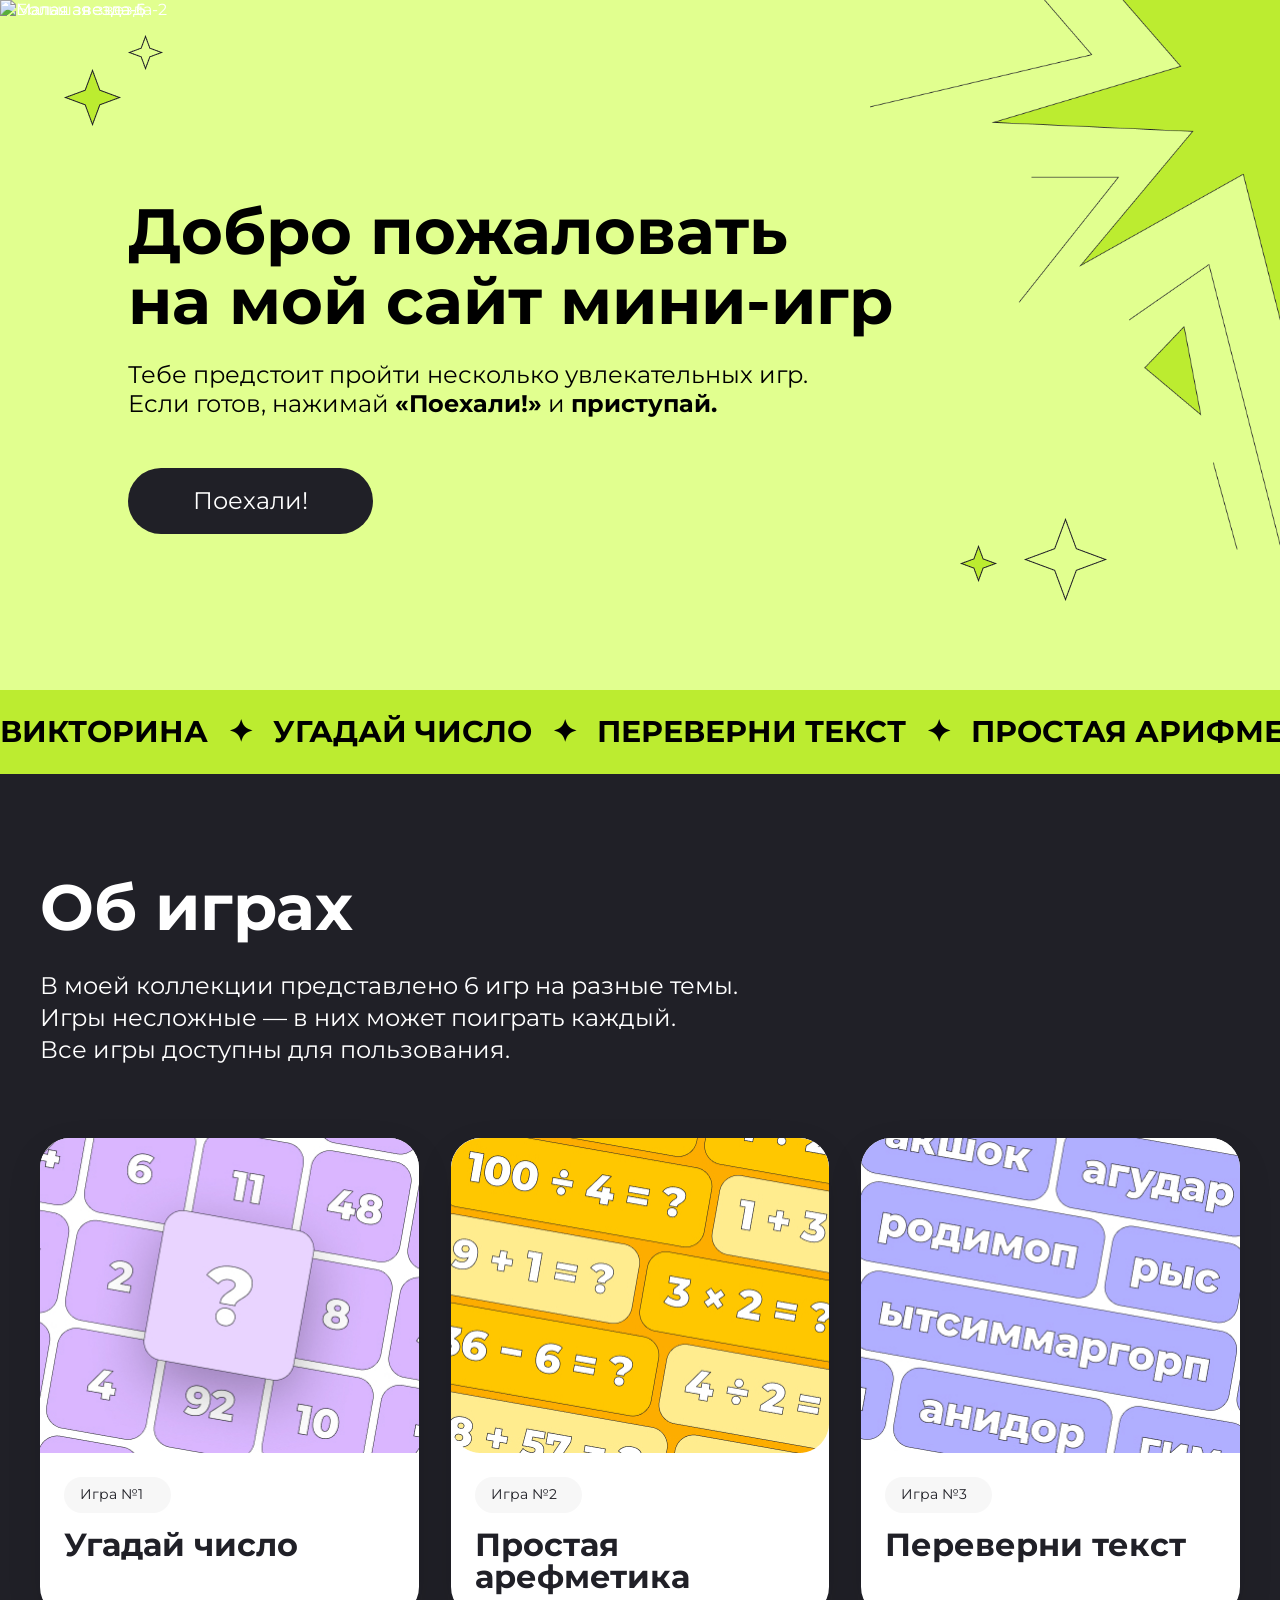
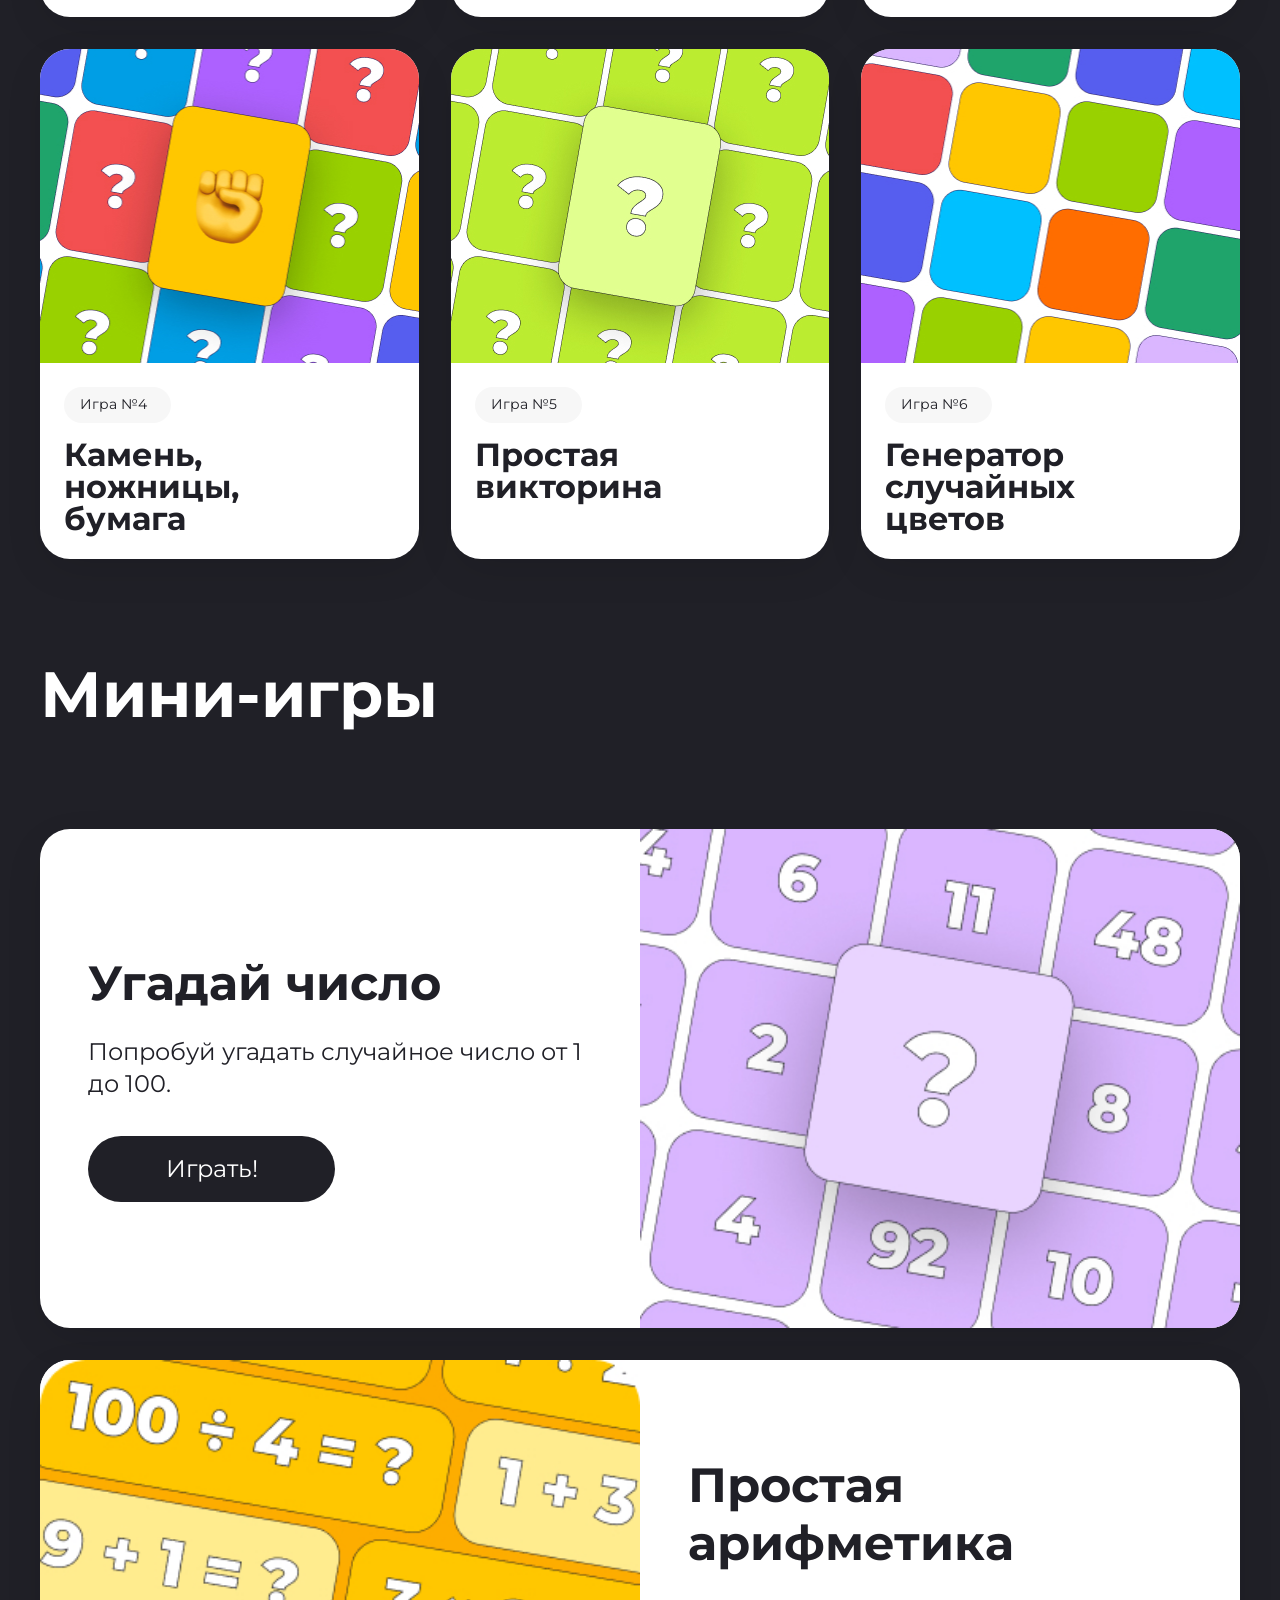
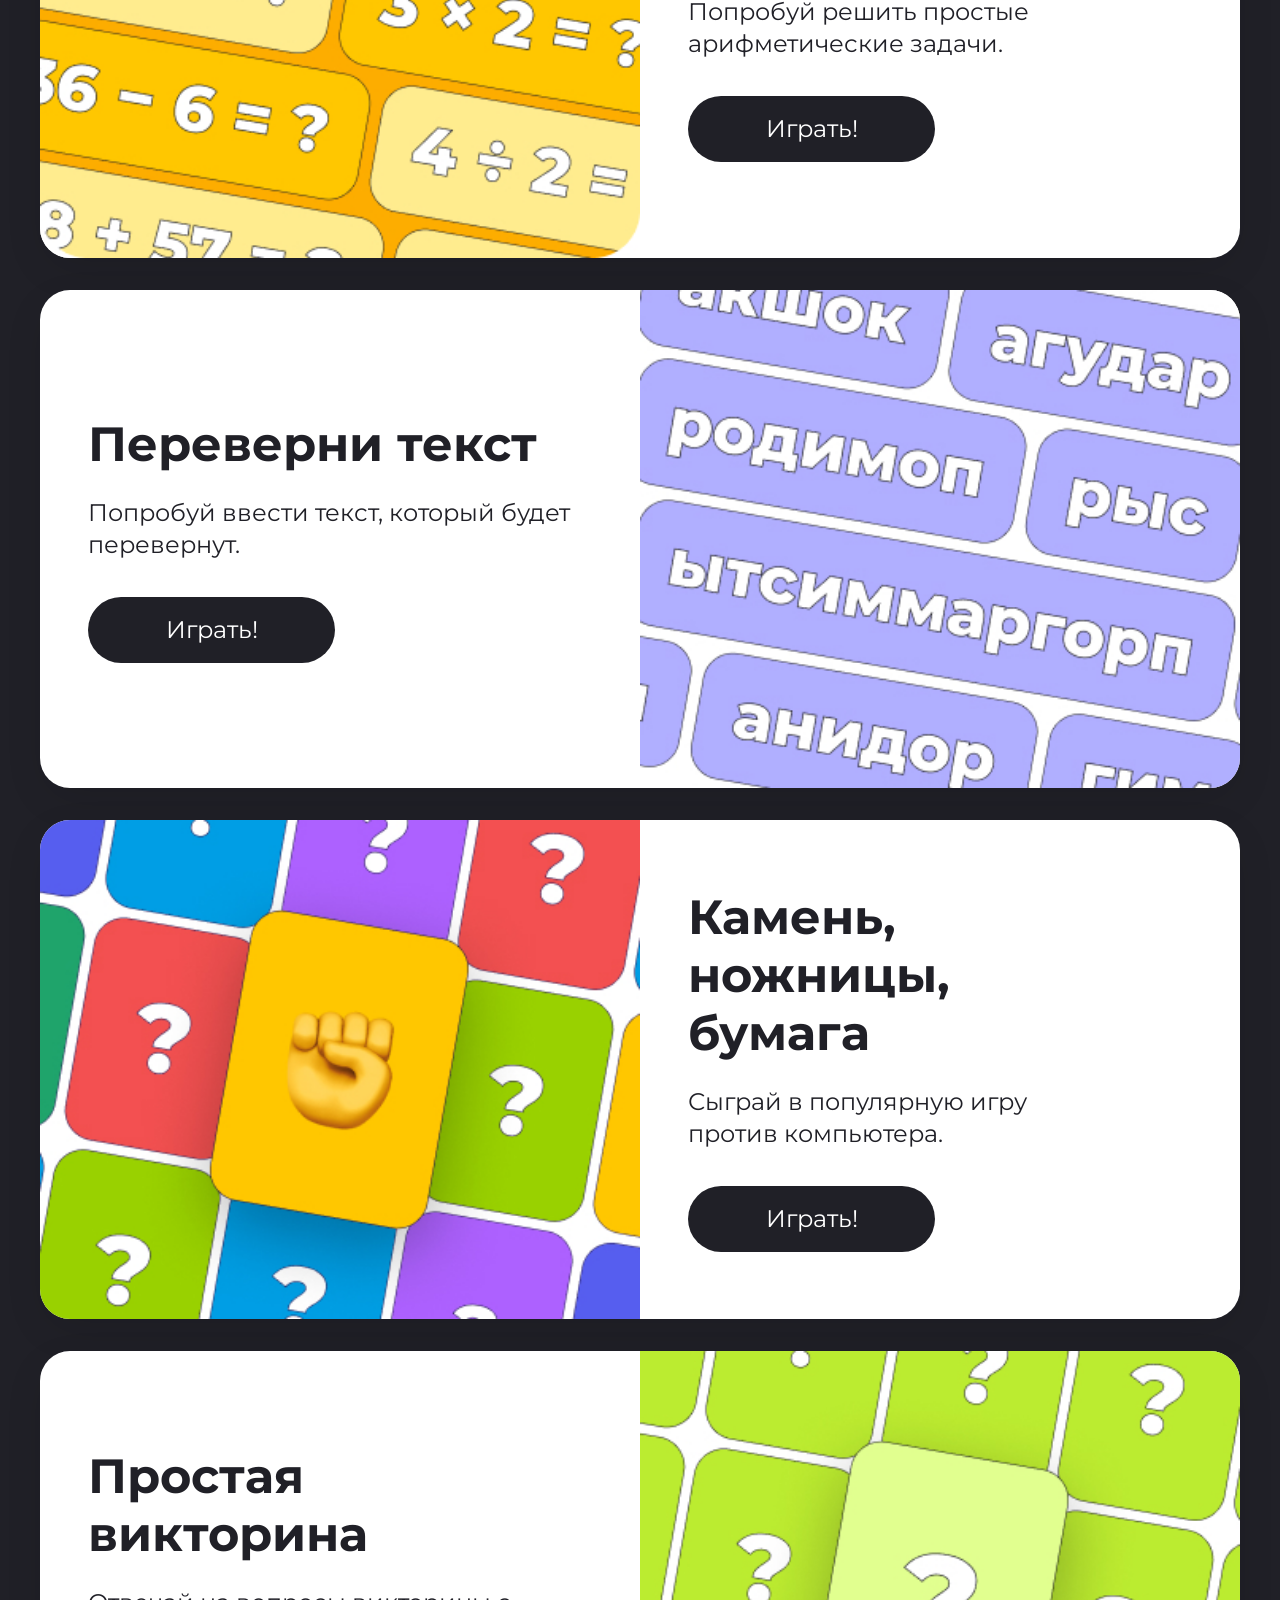
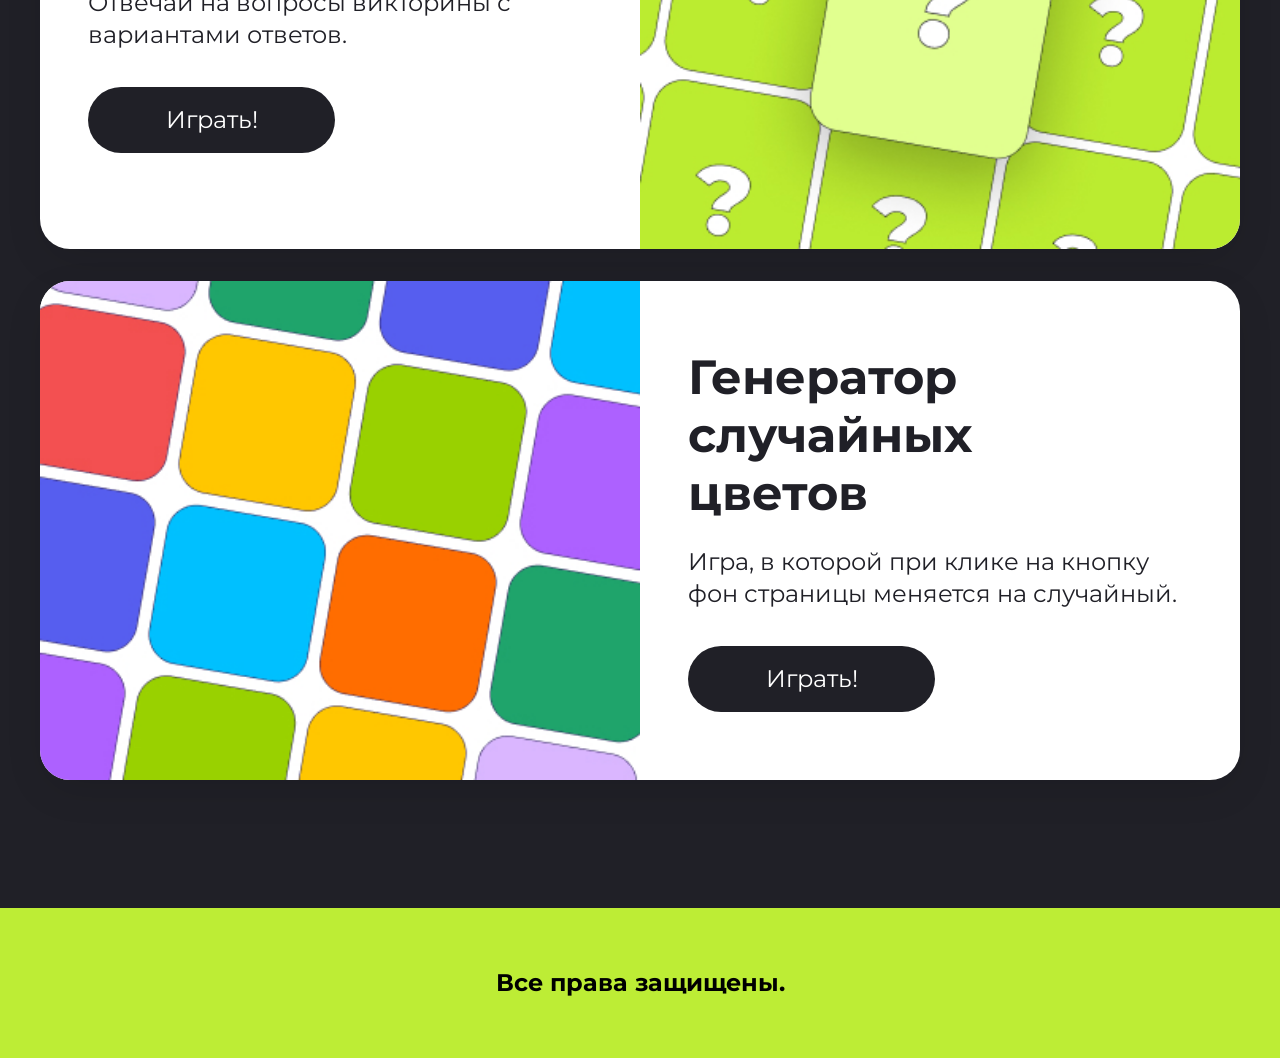
==== commit 6ae53f8b: "KursovoeZadanie2" ====
--- a/index.html
+++ b/index.html
@@ -21,28 +21,25 @@
                 <img class="hero-page__star hero-page__star--position-5" src="img/Star 4.png" alt="Малая звезда-4">
             </div>
             <div class="hero-page__content">
-                <div class="hero-page-container">
-                    <h1 class="hero-page-title">Добро пожаловать<br>на мой сайт мини-игр</h1>
-                    <p class="hero-page-paragraf">Тебе предстоит пройти несколько увлекательных игр. Если готов, нажимай <strong>«Поехали!»</strong> и <strong>приступай.</strong></p>
-                    <a href="#games-section" class="hero-page-buton">Поехали!</a>
-                </div>
+                <h1 class="hero-page-title">Добро пожаловать<br>на мой сайт мини-игр</h1>
+                <p class="hero-page-paragraf">Тебе предстоит пройти несколько увлекательных игр. Если готов, нажимай <strong>«Поехали!»</strong> и <strong>приступай.</strong></p>
+                <a href="#games-section" class="hero-page-buton">Поехали!</a>
             </div>
-            <div class="marquee-container">
-                <div class="marquee-content">
-                    <!-- Первый набор элементов -->
-                    <span>ВИКТОРИНА</span><span>✦</span>
-                    <span>УГАДАЙ ЧИСЛО</span><span>✦</span>
-                    <span>ПЕРЕВЕРНИ ТЕКСТ</span><span>✦</span>
-                    <span>ПРОСТАЯ АРИФМЕТИКА</span><span>✦</span>
-                    <span>КАМЕНЬ, НОЖНИЦЫ, БУМАГА</span><span>✦</span>
-                    <span>ГЕНЕРАТОР СЛУЧАЙНЫХ ЦВЕТОВ</span><span>✦</span>
-                    <span>ВИКТОРИНА</span><span>✦</span>
-                    <span>УГАДАЙ ЧИСЛО</span><span>✦</span>
-                    <span>ПЕРЕВЕРНИ ТЕКСТ</span><span>✦</span>
-                    <span>ПРОСТАЯ АРИФМЕТИКА</span><span>✦</span>
-                    <span>КАМЕНЬ, НОЖНИЦЫ, БУМАГА</span><span>✦</span>
-                    <span>ГЕНЕРАТОР СЛУЧАЙНЫХ ЦВЕТОВ</span><span>✦</span>
-                </div>
+        </section>
+        <section class="marquee-container">
+            <div class="marquee-content">
+                <span>ВИКТОРИНА</span><span>✦</span>
+                <span>УГАДАЙ ЧИСЛО</span><span>✦</span>
+                <span>ПЕРЕВЕРНИ ТЕКСТ</span><span>✦</span>
+                <span>ПРОСТАЯ АРИФМЕТИКА</span><span>✦</span>
+                <span>КАМЕНЬ, НОЖНИЦЫ, БУМАГА</span><span>✦</span>
+                <span>ГЕНЕРАТОР СЛУЧАЙНЫХ ЦВЕТОВ</span><span>✦</span>
+                <span>ВИКТОРИНА</span><span>✦</span>
+                <span>УГАДАЙ ЧИСЛО</span><span>✦</span>
+                <span>ПЕРЕВЕРНИ ТЕКСТ</span><span>✦</span>
+                <span>ПРОСТАЯ АРИФМЕТИКА</span><span>✦</span>
+                <span>КАМЕНЬ, НОЖНИЦЫ, БУМАГА</span><span>✦</span>
+                <span>ГЕНЕРАТОР СЛУЧАЙНЫХ ЦВЕТОВ</span><span>✦</span>
             </div>
         </section>
 
@@ -50,6 +47,11 @@
             <div class="game-block-container">
                 <h2 class="game-block-title">Об играх</h2>
                 <p class="game-block-paragraf">В моей коллекции представлено 6 игр на разные темы.<br>Игры несложные — в них может поиграть каждый.<br>Все игры доступны для пользования.</p>
+            </div>
+            <div class="game-block-img">
+                <img class="game-block-img__star game-block-img__star--position-1" src="star-gameblock.png" alt="Большая звезда-2">
+                <img class="game-block-img__star game-block-img__star--position-2" src="star-gameblock-mini.png" alt="Малая звезда-5">
+                <img class="game-block-img__star game-block-img__star--position-3" src="star-gameblock-mini.png" alt="Малая звезда-6">
             </div>
             <div class="for">
                 <a href="#game-ug-chislo" class="for__item">
--- a/index.css
+++ b/index.css
@@ -1,232 +1,5 @@
 @charset "UTF-8";
-/* Мобильная версия для экранов до 767px включительно */
-@media (max-width: 767px) {
-  .body {
-    margin-left: 0;
-    margin-right: 0;
-    padding-left: 16px;
-    padding-right: 16px;
-    background: linear-gradient(#E1FF8F 15%, #202027 15%);
-  }
-  .centr {
-    padding-left: 0;
-    padding-right: 0;
-  }
-  .hero-page {
-    display: flex;
-    justify-content: center;
-    align-items: center;
-    height: 700px;
-    overflow: none;
-  }
-  .hero-page__content {
-    display: block;
-    width: 100%;
-    max-width: 343px;
-    height: auto;
-    margin: 0;
-    margin-right: 0px;
-    margin-left: 0px;
-  }
-  .hero-page-container {
-    width: 100%;
-    max-width: 343px;
-    text-align: center;
-  }
-  .hero-page-title {
-    font-size: 40px;
-    line-height: 38px;
-    width: 100%;
-    height: auto;
-  }
-  .hero-page-paragraf {
-    font-size: 16px;
-    width: 339px;
-    height: auto;
-    margin-bottom: 40px;
-    padding-bottom: unset;
-  }
-  .hero-page__star--position-4 {
-    top: 232px;
-  }
-  .hero-page__star--position-5 {
-    top: 276px;
-  }
-  .hero-page-buton {
-    margin-bottom: 0;
-    width: 285px;
-    height: 55px;
-    margin-top: 0px;
-    font-size: 16px;
-    padding-right: 103.5px;
-    padding-left: 103.5px;
-  }
-  .marquee-container {
-    overflow: hidden;
-    background-color: #BCEC30;
-    padding: 15px 0;
-    display: flex;
-    width: 100vw;
-    position: relative;
-    left: 50%;
-    right: 50%;
-    margin-left: -50vw;
-    margin-right: -50vw;
-  }
-  .hero-page__img {
-    position: absolute;
-  }
-  .hero-page__star--position-1 {
-    top: -246px;
-    left: -150px;
-    width: 35px;
-    height: 35px;
-  }
-  .hero-page__star--position-2 {
-    top: -283px;
-    left: -98px;
-    width: 21px;
-    height: 21px;
-  }
-  .hero-page__star--position-3 {
-    display: none;
-  }
-  .hero-page__star--position-mobil {
-    display: block;
-    position: absolute;
-    width: 223.5223828788px;
-    height: 238.5668770252px;
-    top: -421.61px;
-    right: -193.84px;
-    z-index: -1;
-  }
-  .hero-page__star--position-4 {
-    top: 193px;
-    left: 98px;
-    width: 18px;
-    height: 18px;
-  }
-  .hero-page__star--position-5 {
-    top: 214px;
-    left: 115px;
-    width: 39px;
-    height: 41px;
-  }
-  .game-block {
-    display: none;
-  }
-  .mini-game-block-container {
-    width: 343px;
-    height: 49px;
-    gap: 24px;
-    padding-bottom: 48px;
-    margin-top: 48px;
-  }
-  .mini-game-block-title {
-    width: 343px;
-    font-weight: 700px;
-    font-style: Bold;
-    font-size: 40px;
-    line-height: 100%;
-    letter-spacing: 0px;
-    vertical-align: middle;
-  }
-  .for-mini {
-    display: grid;
-    flex-grow: 1;
-    padding: 24px;
-    padding-top: 48px;
-    align-items: center;
-    justify-content: center;
-    grid-template-columns: repeat(1, 1fr);
-    gap: 24px;
-  }
-  .for-mini-game {
-    width: 343px;
-    height: 528px;
-    border-radius: 30px;
-    margin-bottom: 0px;
-  }
-  .for-mini-game:nth-child(2),
-  .for-mini-game:nth-child(3),
-  .for-mini-game:nth-child(5) {
-    height: 567px;
-  }
-  .for-mini-game:nth-child(4) {
-    height: 606px;
-  }
-  .for-mini-game:nth-child(6) {
-    height: 626px;
-  }
-  .for-mini-game__item {
-    width: 343px;
-    height: auto;
-    opacity: 1;
-    border-radius: 30px;
-    flex-direction: column-reverse;
-  }
-  .for-mini-game__item-content {
-    width: 343px;
-    height: auto;
-    gap: 9.07px;
-    border-radius: 27.22px;
-    padding-top: 29.04px;
-    padding-right: 29.04px;
-    padding-bottom: 32.67px;
-    padding-left: 29.04px;
-  }
-  .for-mini-game__item-img {
-    width: 343px;
-    height: 284.9259338379px;
-    border-radius: 30px;
-  }
-  .for-mini-game__item-content {
-    width: 343px;
-    height: auto;
-    gap: 9.07px;
-    border-radius: 27.22px;
-    padding-top: 29.04px;
-    padding-right: 29.04px;
-    padding-bottom: 32.67px;
-    padding-left: 29.04px;
-  }
-  .for-mini-game__item-title-cart {
-    font-weight: 700px;
-    font-style: Bold;
-    font-size: 32px;
-    line-height: 100%;
-    letter-spacing: 0px;
-    vertical-align: middle;
-    margin-bottom: 16px;
-    width: auto;
-  }
-  .for-mini-game__item-paragraf {
-    width: auto;
-    font-weight: 400px;
-    font-style: Regular;
-    font-size: 16px;
-    line-height: 100%;
-    letter-spacing: 0px;
-    vertical-align: middle;
-    margin-bottom: 32px;
-  }
-  .for-mini-game__item-button {
-    width: 285px;
-    height: 55px;
-    gap: 10px;
-    border-radius: 60px;
-    padding-top: 16px;
-    padding-right: 28px;
-    padding-bottom: 16px;
-    padding-left: 28px;
-    border-width: 1px;
-    font-weight: 600px;
-    font-size: 16px;
-    line-height: 142%;
-    letter-spacing: 0%;
-    text-align: center;
-  }
-}
+/* Основная версия для экранов */
 * {
   margin: 0;
   padding: 0;
@@ -247,9 +20,10 @@
   font-family: "Montserrat", sans-serif;
 }
 
-.body {
+body {
   font-family: "Montserrat", sans-serif;
   font-size: 16px;
+  overflow-x: hidden;
 }
 
 .centr {
@@ -260,124 +34,43 @@
 .hero-page {
   position: relative;
   background: #E1FF8F;
+  padding: 196px 0 156px;
+  overflow: hidden;
 }
 
 .hero-page__content {
   display: flex;
-  align-items: center;
-  top: 196px;
-  left: 120px;
-  width: 769px;
-  padding-top: 196px;
-  padding-bottom: 156px;
-}
-
-.hero-page-container {
-  width: 769px;
-  height: 244px;
-  gap: 24px;
-}
-
-.here-page-title {
-  font-weight: 700px;
-  font-size: 64px;
-  line-height: 100%;
-  width: 769px;
-  height: 156px;
-}
-
-.here-page-paragraf {
-  font-size: 24px;
-  width: 720px;
-  height: 64px;
-}
-
-.hero-page__star--position-1 {
-  position: absolute;
-  width: 57px;
-  height: 57px;
-  top: 14%;
-  left: 15%;
-  z-index: 1;
-}
-
-.hero-page__star--position-2 {
-  position: absolute;
-  width: 35px;
-  height: 35px;
-  top: 8%;
-  left: 19%;
-  z-index: 1;
-}
-
-.hero-page__star--position-3 {
-  position: absolute;
-  width: 32vw;
-  height: auto;
-  top: 0%;
-  right: -12px;
-  z-index: 0;
-}
-
-.hero-page__star--position-mobil {
-  display: none;
-}
-
-.hero-page__star--position-4 {
-  position: absolute;
-  width: 37px;
-  height: 37px;
-  top: 79%;
-  left: 75%;
-}
-
-.hero-page__star--position-5 {
-  position: absolute;
-  width: 83px;
-  height: 83px;
-  top: 75%;
-  left: 80%;
-}
-
-.hero-page-container {
-  max-width: 769px;
+  flex-direction: column;
+  align-items: flex-start;
+  position: relative;
+  padding-left: 10%;
+  z-index: 2;
 }
 
 .hero-page-title {
   font-size: 64px;
   line-height: 70px;
   font-weight: 700;
-  width: 769px;
-  height: auto;
   padding-bottom: 24px;
 }
 
 .hero-page-paragraf {
-  width: 465px;
-  height: 64px;
+  max-width: 720px;
   margin-bottom: 50px;
+  font-size: 24px;
 }
 
 .hero-page-buton {
-  font-weight: 600px;
   font-size: 24px;
   line-height: 142%;
-  letter-spacing: 0%;
   text-align: center;
-  margin-top: 48px;
-  margin-bottom: 156px;
-  width: 247px;
-  height: 66px;
-  gap: 10px;
-  border-width: 1px;
-  padding-top: 16px;
-  padding-right: 65px;
-  padding-bottom: 16px;
-  padding-left: 65px;
+  padding: 16px 65px;
   border-radius: 60px;
   background-color: #202027;
   color: #FFFFFF;
   transition: all 1s;
+  border: none;
+  cursor: pointer;
 }
 
 .hero-page-buton:hover {
@@ -385,18 +78,57 @@
   color: #202027;
 }
 
+.hero-page__img {
+  position: absolute;
+  top: 0;
+  left: 0;
+  width: 100%;
+  height: 100%;
+  pointer-events: none;
+}
+
+.hero-page__star {
+  position: absolute;
+}
+
+.hero-page__star--position-1 {
+  top: 10%;
+  left: 5%;
+  z-index: 1;
+}
+
+.hero-page__star--position-2 {
+  top: 5%;
+  left: 10%;
+  z-index: 1;
+}
+
+.hero-page__star--position-3 {
+  width: 32vw;
+  top: 0;
+  right: 0;
+  z-index: 0;
+  max-width: 600px;
+}
+
+.hero-page__star--position-mobil {
+  display: none;
+}
+
+.hero-page__star--position-4 {
+  top: 79%;
+  left: 75%;
+}
+
+.hero-page__star--position-5 {
+  top: 75%;
+  left: 80%;
+}
+
 .marquee-container {
   overflow: hidden;
   background-color: #BCEC30;
-  padding: 15px 0;
-  display: flex;
-  width: 100vw;
-  position: relative;
-  left: 50%;
-  right: 50%;
-  margin-left: -50vw;
-  margin-right: -50vw;
-  top: 63px;
+  padding: 27px 0;
 }
 
 .marquee-content {
@@ -410,9 +142,8 @@
   text-transform: uppercase;
   color: #000;
   font-weight: 700;
-  font-style: Bold;
   font-size: 30px;
-  line-height: 110%;
+  line-height: 100%;
   letter-spacing: 4%;
 }
 
@@ -425,91 +156,79 @@
   }
 }
 .game-block {
-  /* margin-top: 94px; */
   color: #FFFFFF;
   background: #202027;
   padding-bottom: 96px;
-  margin-bottom: unset;
 }
 
 .game-block-container {
-  width: 1201px;
-  height: 198px;
-  gap: 24px;
   margin-bottom: 72px;
 }
 
 .game-block-title {
-  width: 314px;
-  height: 78px;
   font-size: 64px;
-  letter-spacing: 0px;
-  vertical-align: middle;
   margin-bottom: 24px;
-  margin-top: 94px;
+  padding-top: 94px;
 }
 
 .game-block-paragraf {
-  font-weight: 400px;
+  font-weight: 400;
   font-size: 24px;
   line-height: 32px;
-  vertical-align: middle;
+}
+
+.game-block-img__star {
+  position: absolute;
+}
+
+.game-block-img__star--position-1 {
+  top: 0%;
+  left: 0%;
+  z-index: 1;
+}
+
+.game-block-img__star--position-2 {
+  top: 0%;
+  left: 0%;
+  z-index: 1;
+}
+
+.game-block-img__star--position-3 {
+  top: 0%;
+  left: 0%;
+  z-index: 1;
 }
 
 .for {
   display: grid;
   gap: 32px;
-  grid-template-columns: repeat(9, 1fr);
+  grid-template-columns: repeat(3, 1fr);
 }
 
 .for__item {
-  width: 378px;
-  height: 473px;
   border-radius: 30px;
   box-shadow: 0px 12.61px 42.25px -7.57px rgba(0, 0, 0, 0.1294117647);
   background: #FFFFFF;
   color: #202027;
-  grid-column: span 3;
-  overflow-wrap: break-word;
+  overflow: hidden;
+  transition: all 1s;
   display: flex;
   flex-direction: column;
-  overflow: hidden;
-  text-decoration: none;
-  transition: all 1s;
-}
-
-.for__item:nth-child(1),
-.for__item:nth-child(3) {
-  height: 473px;
-}
-
-.for__item:nth-child(2),
-.for__item:nth-child(5) {
-  height: 512px;
-}
-
-.for__item:nth-child(4),
-.for__item:nth-child(6) {
-  height: 551px;
-  margin-top: -39px;
 }
 
 .for__item:hover {
-  transform: scale(1.1);
+  transform: scale(1.05);
 }
 
 .for__item-img {
   width: 100%;
-  height: 300px;
   -o-object-fit: cover;
      object-fit: cover;
-  border-radius: 20px 20px 0 0;
 }
 
 .for__item-content {
   display: flex;
   flex-direction: column;
-  justify-content: flex-end;
   flex-grow: 1;
   padding: 24px;
   transition: padding 0.3s ease-in-out;
@@ -520,75 +239,48 @@
 }
 
 .for__item-paragraf {
-  width: 108px;
-  height: 36px;
+  display: inline-block;
   border-radius: 52.58px;
-  padding-top: 8px;
-  padding-right: 16px;
-  padding-bottom: 10px;
-  padding-left: 16px;
+  padding: 8px 16px 10px;
   background-color: #F7F7F7;
   margin-bottom: 16px;
+  font-size: 14px;
+  max-width: 107px;
 }
 
 .for__item-title-cart {
-  height: auto;
-  width: 100%;
   font-size: 32px;
   line-height: 100%;
-  letter-spacing: 0px;
-  vertical-align: middle;
-}
-
-.games-section {
-  background: linear-gradient(#202027);
-  color: #FFFFFF;
-  border-bottom-width: 144px;
-  padding-bottom: 144px;
 }
 
 .mini-game-block {
   padding-bottom: 96px;
-  margin-bottom: unset;
   background: #202027;
 }
 
 .mini-game-block-container {
-  width: 1201px;
-  gap: 24px;
   padding-bottom: 72px;
 }
 
 .mini-game-block-title {
   color: white;
-  width: 1200px;
-  height: 78px;
   font-size: 64px;
-  letter-spacing: 0px;
-  vertical-align: middle;
   padding-bottom: 24px;
 }
 
 .for-mini-game {
-  width: 1200px;
-  height: 500px;
   border-radius: 30px;
   margin-bottom: 32px;
 }
 
 .for-mini-game__item {
-  width: 1200px;
-  min-height: 500px;
   border-radius: 30px;
   box-shadow: 0px 12.61px 42.25px -7.57px rgba(0, 0, 0, 0.1294117647);
   background: #FFFFFF;
   color: #202027;
-  grid-column: span 3;
-  overflow-wrap: break-word;
   display: flex;
   flex-direction: row;
   overflow: hidden;
-  text-decoration: none;
   transition: all 1s;
   justify-content: space-between;
 }
@@ -598,47 +290,36 @@
 }
 
 .for-mini-game__item-content {
-  width: 600px;
-  height: 500px;
-  gap: 10px;
+  width: 50%;
   padding: 48px;
+  display: flex;
+  flex-direction: column;
+  justify-content: center;
 }
 
 .for-mini-game__item-title-cart {
-  line-height: 59px;
-  width: 504px;
   font-size: 48px;
-  letter-spacing: 0px;
-  vertical-align: middle;
   margin-bottom: 24px;
 }
 
 .for-mini-game__item-paragraf {
-  width: 505px;
   font-size: 24px;
   line-height: 32px;
-  letter-spacing: 0px;
-  vertical-align: middle;
   margin-bottom: 36px;
 }
 
 .for-mini-game__item-button {
   width: 247px;
-  height: 66px;
-  gap: 10px;
   border-radius: 60px;
-  padding-top: 16px;
-  padding-right: 28px;
-  padding-bottom: 16px;
-  padding-left: 28px;
-  font-weight: 600px;
+  padding: 16px 28px;
   font-size: 24px;
   line-height: 142%;
-  letter-spacing: 0%;
   text-align: center;
   color: #FFFFFF;
   background-color: #202027;
   transition: all 1s;
+  border: none;
+  cursor: pointer;
 }
 
 .for-mini-game__item-button:hover {
@@ -647,15 +328,13 @@
 }
 
 .for-mini-game__item-img {
-  width: 600px;
-  height: 500px;
-  border-radius: 30px;
+  width: 50%;
+  -o-object-fit: cover;
+     object-fit: cover;
 }
 
 .footer {
-  width: 100%;
   height: 150px;
-  top: 5770px;
   text-align: center;
   background: #BDED35;
   display: flex;
@@ -664,261 +343,222 @@
 }
 
 .footer-paragraf {
-  width: 300px;
-  height: 29px;
-  top: 583px;
-  left: 578px;
-  font-family: Montserrat;
   font-size: 24px;
 }
 
-/* Мобильная версия для экранов до 767px включительно */
+/* Мобильная версия для экранов */
 @media (max-width: 767px) {
-  .body {
-    margin-left: 0;
-    margin-right: 0;
+  .centr {
     padding-left: 16px;
     padding-right: 16px;
-    background: linear-gradient(#E1FF8F 15%, #202027 15%);
-  }
-  .centr {
-    padding-left: 0;
-    padding-right: 0;
+  }
+  body {
+    overflow-x: hidden;
   }
   .hero-page {
     display: flex;
-    justify-content: center;
     align-items: center;
-    height: 700px;
-    overflow: none;
   }
   .hero-page__content {
-    display: block;
-    width: 100%;
-    max-width: 343px;
-    height: auto;
-    margin: 0;
-    margin-right: 0px;
-    margin-left: 0px;
-  }
-  .hero-page-container {
-    width: 100%;
-    max-width: 343px;
+    align-items: center;
     text-align: center;
+    width: 90%;
   }
   .hero-page-title {
     font-size: 40px;
     line-height: 38px;
-    width: 100%;
-    height: auto;
+    padding-bottom: 16px;
   }
   .hero-page-paragraf {
     font-size: 16px;
-    width: 339px;
-    height: auto;
-    margin-bottom: 40px;
-    padding-bottom: unset;
-  }
-  .hero-page__star--position-4 {
-    top: 232px;
-  }
-  .hero-page__star--position-5 {
-    top: 276px;
+    max-width: 100%;
+    margin-bottom: 30px;
   }
   .hero-page-buton {
-    margin-bottom: 0;
-    width: 285px;
-    height: 55px;
-    margin-top: 0px;
+    padding: 16px 40px;
     font-size: 16px;
-    padding-right: 103.5px;
-    padding-left: 103.5px;
-  }
-  .marquee-container {
-    overflow: hidden;
-    background-color: #BCEC30;
-    padding: 15px 0;
-    display: flex;
-    width: 100vw;
-    position: relative;
-    left: 50%;
-    right: 50%;
-    margin-left: -50vw;
-    margin-right: -50vw;
-  }
-  .hero-page__img {
-    position: absolute;
+    width: 100%;
+    max-width: 285px;
   }
   .hero-page__star--position-1 {
-    top: -246px;
-    left: -150px;
-    width: 35px;
     height: 35px;
+    top: 15%;
+    left: 10%;
   }
   .hero-page__star--position-2 {
-    top: -283px;
-    left: -98px;
     width: 21px;
-    height: 21px;
+    top: 10%;
+    left: 20%;
   }
   .hero-page__star--position-3 {
     display: none;
   }
   .hero-page__star--position-mobil {
     display: block;
-    position: absolute;
-    width: 223.5223828788px;
-    height: 238.5668770252px;
-    top: -421.61px;
-    right: -193.84px;
-    z-index: -1;
+    top: 0%;
+    right: 0;
+    z-index: 0;
   }
   .hero-page__star--position-4 {
-    top: 193px;
-    left: 98px;
     width: 18px;
-    height: 18px;
+    top: 85%;
+    left: 75%;
   }
   .hero-page__star--position-5 {
-    top: 214px;
-    left: 115px;
     width: 39px;
-    height: 41px;
+    top: 85%;
+    left: 85%;
+  }
+  .marquee-container {
+    padding: 16px 0;
+  }
+  .marquee-content {
+    gap: 10px;
+  }
+  .marquee-content span {
+    font-size: 16px;
   }
   .game-block {
     display: none;
   }
+  .mini-game-block {
+    padding: 0 16 60px;
+  }
   .mini-game-block-container {
-    width: 343px;
-    height: 49px;
+    padding: 40px 0 30px;
+  }
+  .mini-game-block-title {
+    font-size: 40px;
+    text-align: center;
+  }
+  .for-mini {
+    display: flex;
+    flex-direction: column;
     gap: 24px;
-    padding-bottom: 48px;
-    margin-top: 48px;
+  }
+  .for-mini-game {
+    margin-bottom: 0;
+  }
+  .for-mini-game__item {
+    flex-direction: column-reverse;
+  }
+  .for-mini-game__item_recers {
+    flex-direction: column-reverse;
+  }
+  .for-mini-game__item-content {
+    width: 100%;
+    padding: 24px;
+  }
+  .for-mini-game__item-title-cart {
+    font-size: 32px;
+    margin-bottom: 16px;
+  }
+  .for-mini-game__item-paragraf {
+    font-size: 16px;
+    line-height: 24px;
+    margin-bottom: 24px;
+  }
+  .for-mini-game__item-button {
+    width: 100%;
+    font-size: 16px;
+    padding: 14px 20px;
+  }
+  .for-mini-game__item-img {
+    width: 100%;
+    height: 200px;
+    -o-object-fit: cover;
+       object-fit: cover;
+  }
+  .footer {
+    height: 100px;
+  }
+  .footer-paragraf {
+    font-size: 16px;
+  }
+}
+/* Планшетная версия для экранов */
+@media (min-width: 768px) and (max-width: 1024px) {
+  .centr {
+    padding-left: 30px;
+    padding-right: 30px;
+  }
+  .hero-page {
+    padding: 140px 0 120px;
+  }
+  .hero-page-title {
+    font-size: 48px;
+    line-height: 54px;
+  }
+  .hero-page__star--position-1 {
+    top: 4%;
+    left: 5%;
+    z-index: 1;
+  }
+  .hero-page__star--position-2 {
+    top: 2%;
+    left: 13%;
+    z-index: 1;
+  }
+  .hero-page__star--position-3 {
+    top: 0;
+    right: 0;
+    z-index: 0;
+  }
+  .hero-page__star--position-mobil {
+    display: none;
+  }
+  .hero-page__star--position-4 {
+    top: 72%;
+    left: 70%;
+  }
+  .hero-page__star--position-5 {
+    top: 77%;
+    left: 76%;
+  }
+  .marquee-content span {
+    font-size: 24px;
+  }
+  .game-block {
+    padding-bottom: 60px;
+  }
+  .game-block-title {
+    font-size: 48px;
+  }
+  .game-block-paragraf {
+    font-size: 20px;
+  }
+  .for {
+    grid-template-columns: repeat(2, 1fr);
+  }
+  .for__item {
+    height: auto !important;
+    margin-top: 0 !important;
+  }
+  .for__item-title-cart {
+    font-size: 26px;
   }
   .mini-game-block-title {
-    width: 343px;
-    font-weight: 700px;
-    font-style: Bold;
-    font-size: 40px;
-    line-height: 100%;
-    letter-spacing: 0px;
-    vertical-align: middle;
-  }
-  .for-mini {
-    display: grid;
-    flex-grow: 1;
-    padding: 24px;
-    padding-top: 48px;
-    align-items: center;
-    justify-content: center;
-    grid-template-columns: repeat(1, 1fr);
-    gap: 24px;
-  }
-  .for-mini-game {
-    width: 343px;
-    height: 528px;
-    border-radius: 30px;
-    margin-bottom: 0px;
-  }
-  .for-mini-game:nth-child(2),
-  .for-mini-game:nth-child(3),
-  .for-mini-game:nth-child(5) {
-    height: 567px;
-  }
-  .for-mini-game:nth-child(4) {
-    height: 606px;
-  }
-  .for-mini-game:nth-child(6) {
-    height: 626px;
-  }
-  .for-mini-game__item {
-    width: 343px;
-    height: auto;
-    opacity: 1;
-    border-radius: 30px;
-    flex-direction: column-reverse;
+    font-size: 48px;
   }
   .for-mini-game__item-content {
-    width: 343px;
-    height: auto;
-    gap: 9.07px;
-    border-radius: 27.22px;
-    padding-top: 29.04px;
-    padding-right: 29.04px;
-    padding-bottom: 32.67px;
-    padding-left: 29.04px;
-  }
-  .for-mini-game__item-img {
-    width: 343px;
-    height: 284.9259338379px;
-    border-radius: 30px;
-  }
-  .for-mini-game__item-content {
-    width: 343px;
-    height: auto;
-    gap: 9.07px;
-    border-radius: 27.22px;
-    padding-top: 29.04px;
-    padding-right: 29.04px;
-    padding-bottom: 32.67px;
-    padding-left: 29.04px;
+    padding: 32px;
   }
   .for-mini-game__item-title-cart {
-    font-weight: 700px;
-    font-style: Bold;
-    font-size: 32px;
-    line-height: 100%;
-    letter-spacing: 0px;
-    vertical-align: middle;
-    margin-bottom: 16px;
-    width: auto;
+    font-size: 36px;
   }
   .for-mini-game__item-paragraf {
-    width: auto;
-    font-weight: 400px;
-    font-style: Regular;
-    font-size: 16px;
-    line-height: 100%;
-    letter-spacing: 0px;
-    vertical-align: middle;
-    margin-bottom: 32px;
+    font-size: 20px;
+    line-height: 28px;
   }
   .for-mini-game__item-button {
-    width: 285px;
-    height: 55px;
-    gap: 10px;
-    border-radius: 60px;
-    padding-top: 16px;
-    padding-right: 28px;
-    padding-bottom: 16px;
-    padding-left: 28px;
-    border-width: 1px;
-    font-weight: 600px;
-    font-size: 16px;
-    line-height: 142%;
-    letter-spacing: 0%;
-    text-align: center;
-  }
-}
-@media (max-width: 956px) {
-  .for {
-    display: grid;
-    gap: 64px;
-    grid-template-columns: repeat(2, 1fr);
-  }
-  .for__item {
-    grid-column: span 1;
-  }
-  .game-block-container {
-    width: 956px;
-  }
-  .mini-game-block-container {
-    max-width: 956px;
-  }
-  .for-mini-game {
-    max-width: 956px;
-  }
-  .for-mini-game__item {
-    max-width: 956px;
+    width: 200px;
+    font-size: 20px;
+    padding: 14px 24px;
+  }
+  .footer {
+    height: 120px;
+  }
+  .footer-paragraf {
+    font-size: 20px;
   }
 }/*# sourceMappingURL=index.css.map */
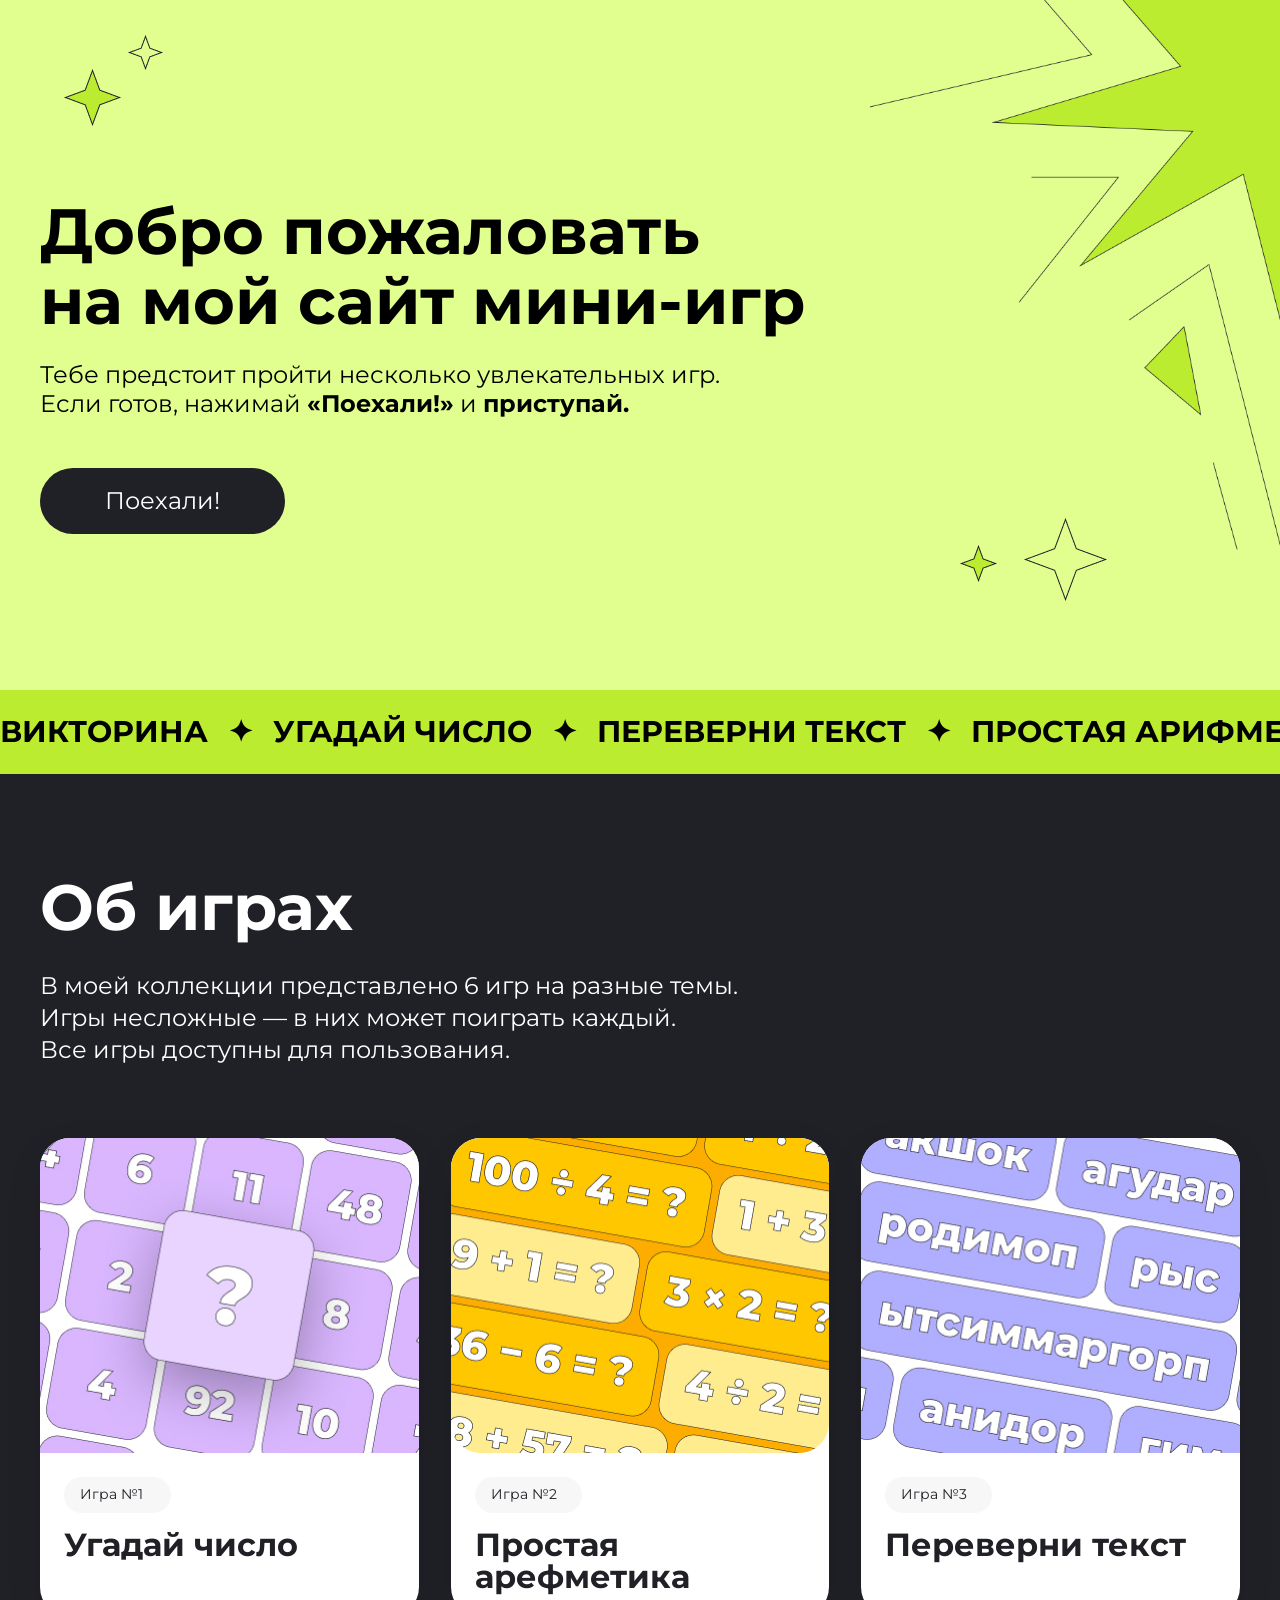
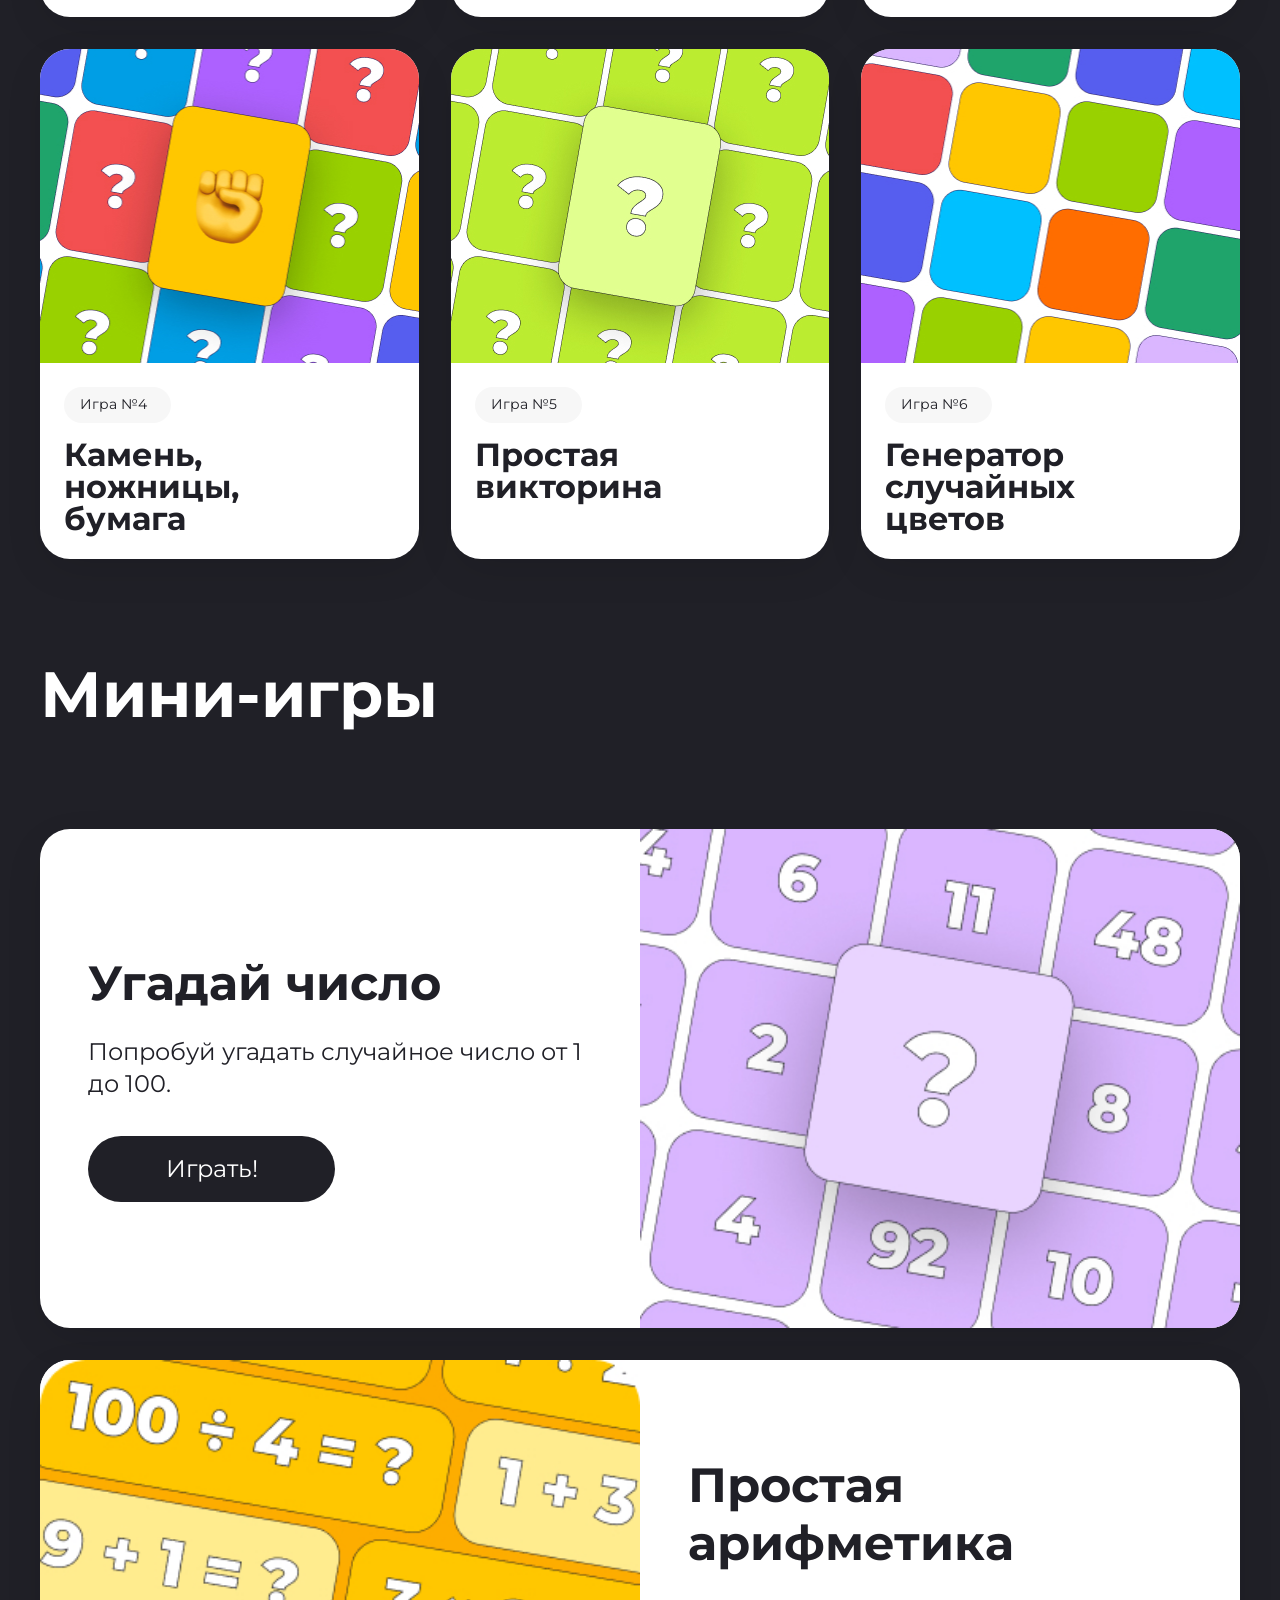
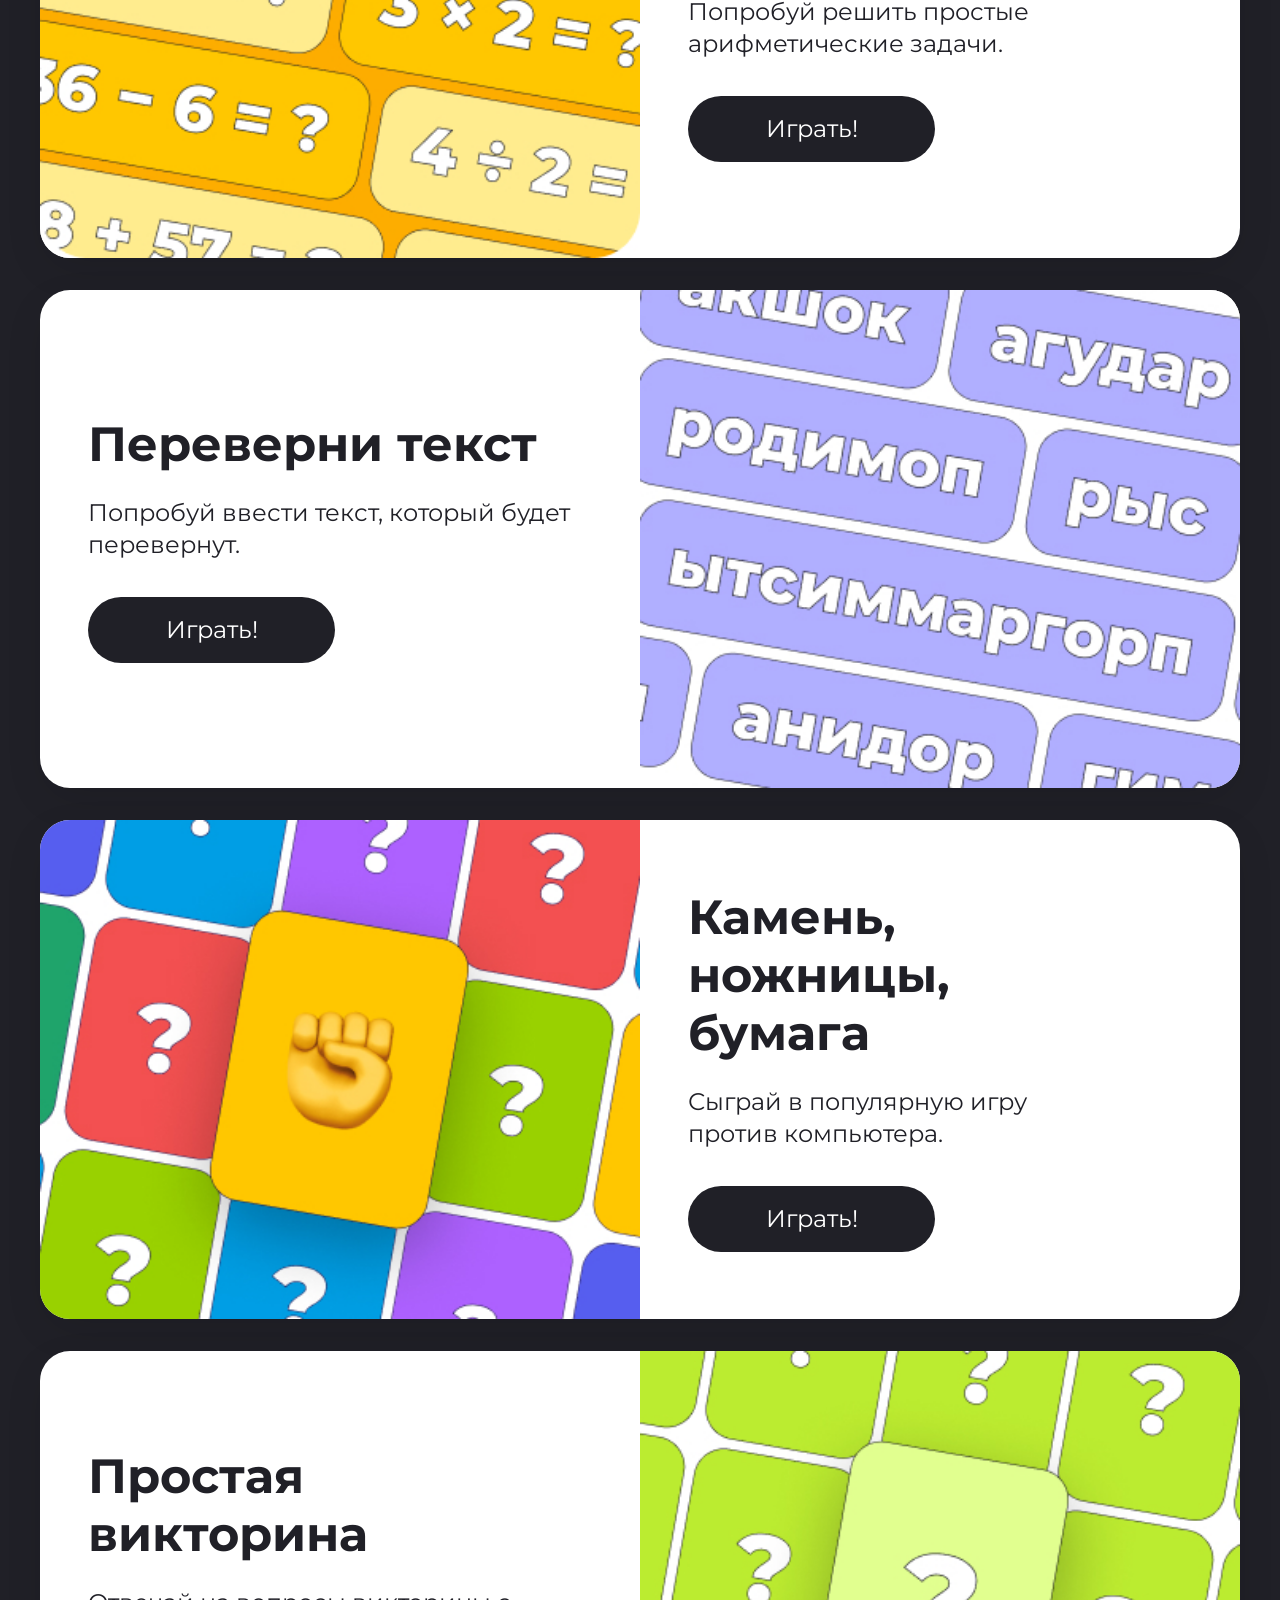
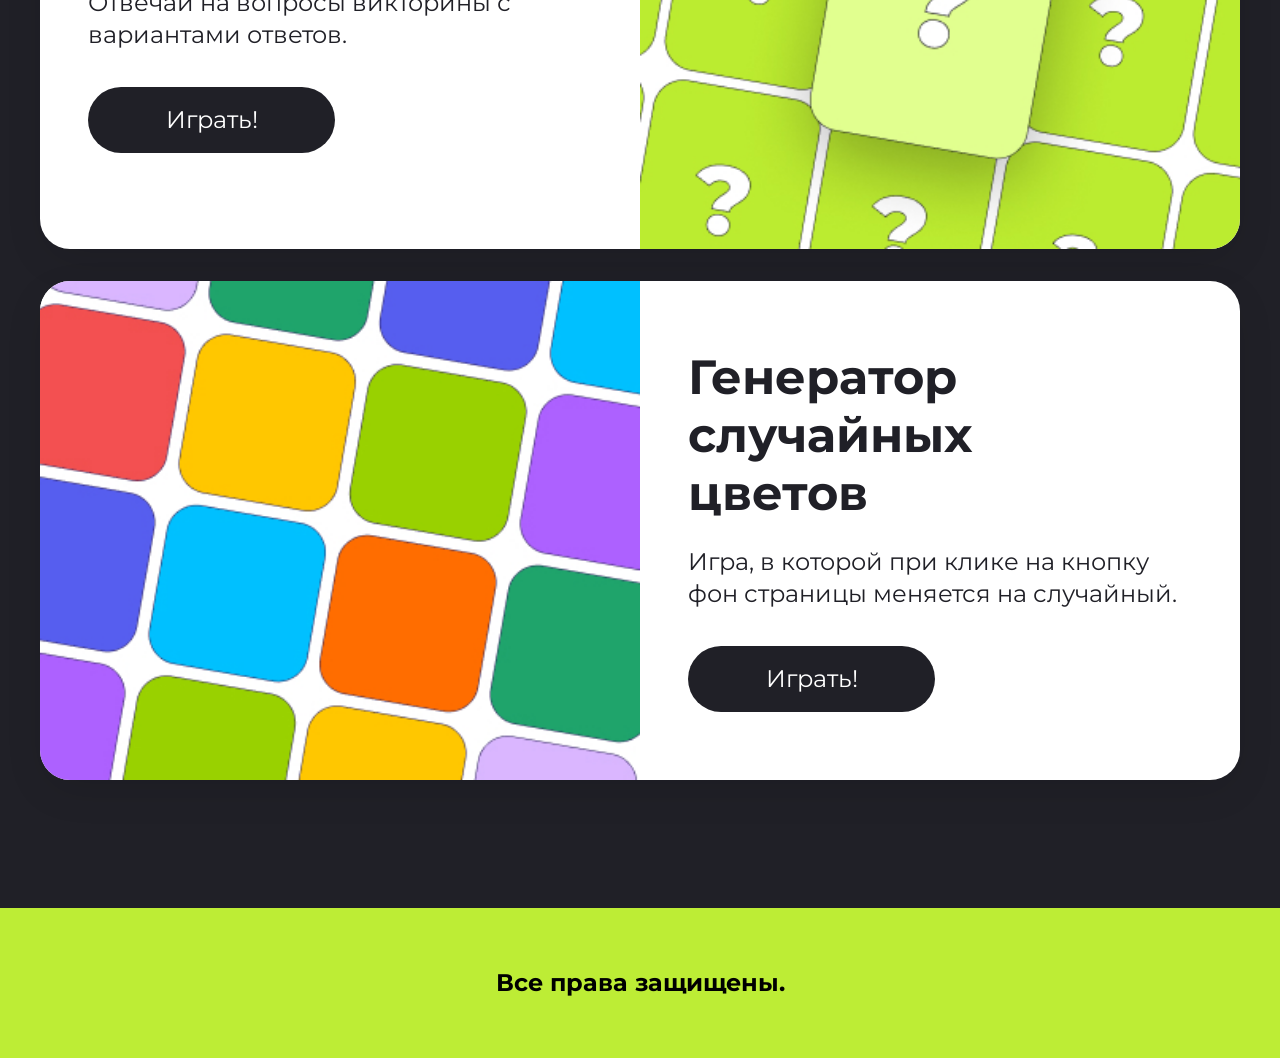
==== commit 1985a929: "compliteKursovoe?" ====
--- a/index.html
+++ b/index.html
@@ -47,11 +47,6 @@
             <div class="game-block-container">
                 <h2 class="game-block-title">Об играх</h2>
                 <p class="game-block-paragraf">В моей коллекции представлено 6 игр на разные темы.<br>Игры несложные — в них может поиграть каждый.<br>Все игры доступны для пользования.</p>
-            </div>
-            <div class="game-block-img">
-                <img class="game-block-img__star game-block-img__star--position-1" src="star-gameblock.png" alt="Большая звезда-2">
-                <img class="game-block-img__star game-block-img__star--position-2" src="star-gameblock-mini.png" alt="Малая звезда-5">
-                <img class="game-block-img__star game-block-img__star--position-3" src="star-gameblock-mini.png" alt="Малая звезда-6">
             </div>
             <div class="for">
                 <a href="#game-ug-chislo" class="for__item">
--- a/index.css
+++ b/index.css
@@ -34,7 +34,6 @@
 .hero-page {
   position: relative;
   background: #E1FF8F;
-  padding: 196px 0 156px;
   overflow: hidden;
 }
 
@@ -43,8 +42,9 @@
   flex-direction: column;
   align-items: flex-start;
   position: relative;
-  padding-left: 10%;
   z-index: 2;
+  padding-top: 196px;
+  padding-bottom: 156px;
 }
 
 .hero-page-title {
@@ -175,28 +175,6 @@
   font-weight: 400;
   font-size: 24px;
   line-height: 32px;
-}
-
-.game-block-img__star {
-  position: absolute;
-}
-
-.game-block-img__star--position-1 {
-  top: 0%;
-  left: 0%;
-  z-index: 1;
-}
-
-.game-block-img__star--position-2 {
-  top: 0%;
-  left: 0%;
-  z-index: 1;
-}
-
-.game-block-img__star--position-3 {
-  top: 0%;
-  left: 0%;
-  z-index: 1;
 }
 
 .for {
@@ -362,7 +340,6 @@
   .hero-page__content {
     align-items: center;
     text-align: center;
-    width: 90%;
   }
   .hero-page-title {
     font-size: 40px;
@@ -482,9 +459,6 @@
     padding-left: 30px;
     padding-right: 30px;
   }
-  .hero-page {
-    padding: 140px 0 120px;
-  }
   .hero-page-title {
     font-size: 48px;
     line-height: 54px;
